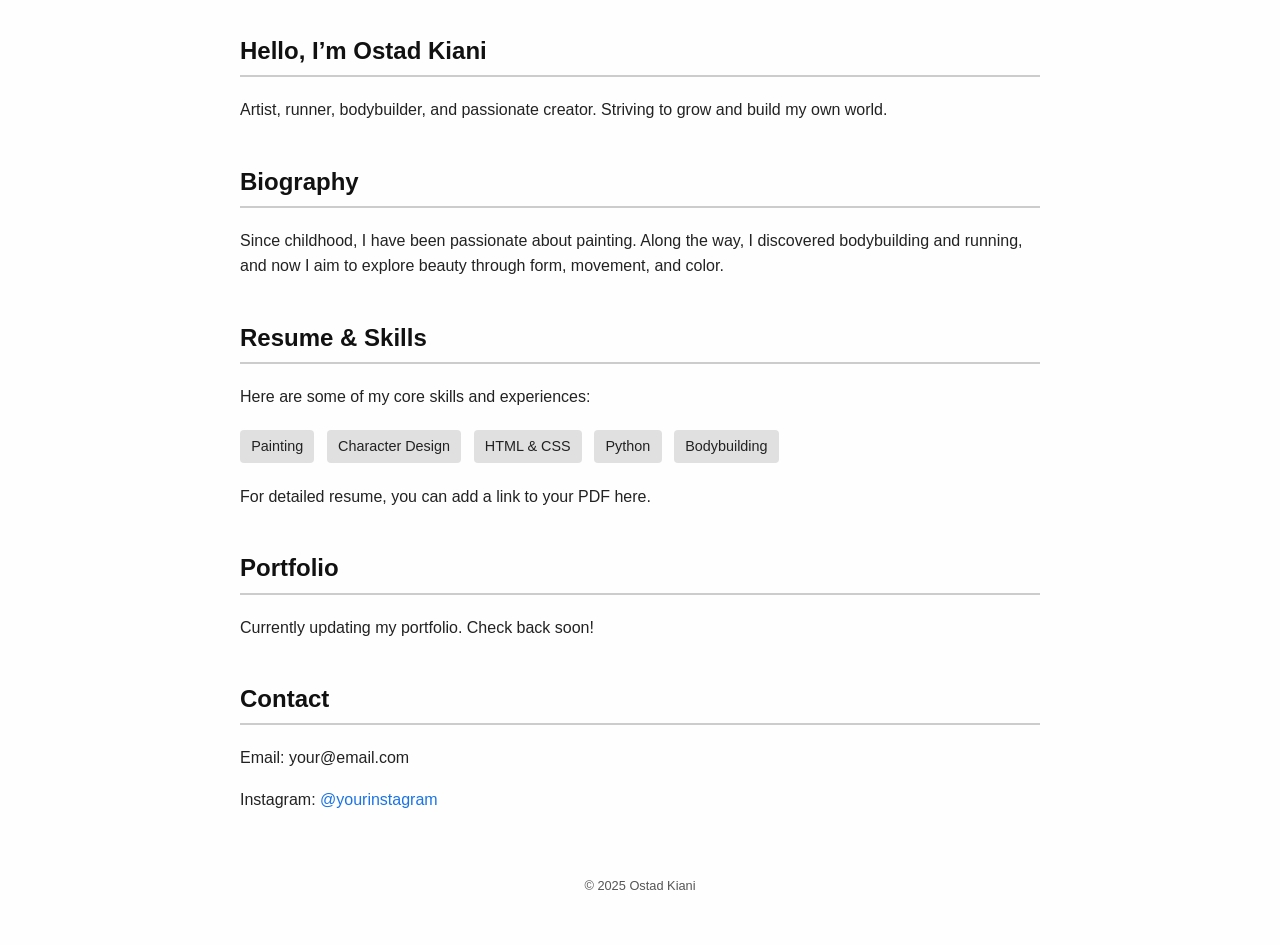
==== index.html @ 609df0d2 "Add files via upload" ====
<!DOCTYPE html>
<html lang="en">
<head>
  <meta charset="UTF-8" />
  <meta name="viewport" content="width=device-width, initial-scale=1" />
  <title>Ostad Kiani | Personal Website</title>
  <style>
    body {
      font-family: 'Segoe UI', Tahoma, Geneva, Verdana, sans-serif;
      max-width: 800px;
      margin: 2rem auto;
      padding: 0 1rem;
      color: #222;
      background: #fefefe;
      line-height: 1.6;
    }
    h1, h2 {
      color: #111;
      border-bottom: 2px solid #ccc;
      padding-bottom: 0.3rem;
    }
    section {
      margin-bottom: 2.5rem;
    }
    .skills span {
      display: inline-block;
      background: #e0e0e0;
      margin: 0.3rem 0.5rem 0.3rem 0;
      padding: 0.3rem 0.7rem;
      border-radius: 4px;
      font-size: 0.9rem;
    }
    .portfolio img {
      max-width: 100%;
      border-radius: 6px;
      margin-bottom: 1rem;
      box-shadow: 0 2px 5px rgba(0,0,0,0.1);
    }
    a {
      color: #1a73e8;
      text-decoration: none;
    }
    a:hover {
      text-decoration: underline;
    }
    footer {
      text-align: center;
      font-size: 0.8rem;
      color: #555;
      margin-top: 4rem;
      padding-bottom: 1rem;
    }
  </style>
</head>
<body>

  <section id="intro">
    <h1>Hello, I’m Ostad Kiani</h1>
    <p>Artist, runner, bodybuilder, and passionate creator. Striving to grow and build my own world.</p>
  </section>

  <section id="bio">
    <h2>Biography</h2>
    <p>Since childhood, I have been passionate about painting. Along the way, I discovered bodybuilding and running, and now I aim to explore beauty through form, movement, and color.</p>
  </section>

  <section id="resume">
    <h2>Resume & Skills</h2>
    <p>Here are some of my core skills and experiences:</p>
    <div class="skills">
      <span>Painting</span>
      <span>Character Design</span>
      <span>HTML &amp; CSS</span>
      <span>Python</span>
      <span>Bodybuilding</span>
    </div>
    <p>For detailed resume, you can add a link to your PDF here.</p>
  </section>

  <section id="portfolio">
    <h2>Portfolio</h2>
    <p>Currently updating my portfolio. Check back soon!</p>
    <!-- Example of adding an image: 
    <img src="artwork1.jpg" alt="Portrait painting" /> 
    -->
  </section>

  <section id="contact">
    <h2>Contact</h2>
    <p>Email: your@email.com</p>
    <p>Instagram: <a href="https://instagram.com/yourinstagram" target="_blank">@yourinstagram</a></p>
  </section>

  <footer>
    &copy; 2025 Ostad Kiani
  </footer>

</body>
</html>
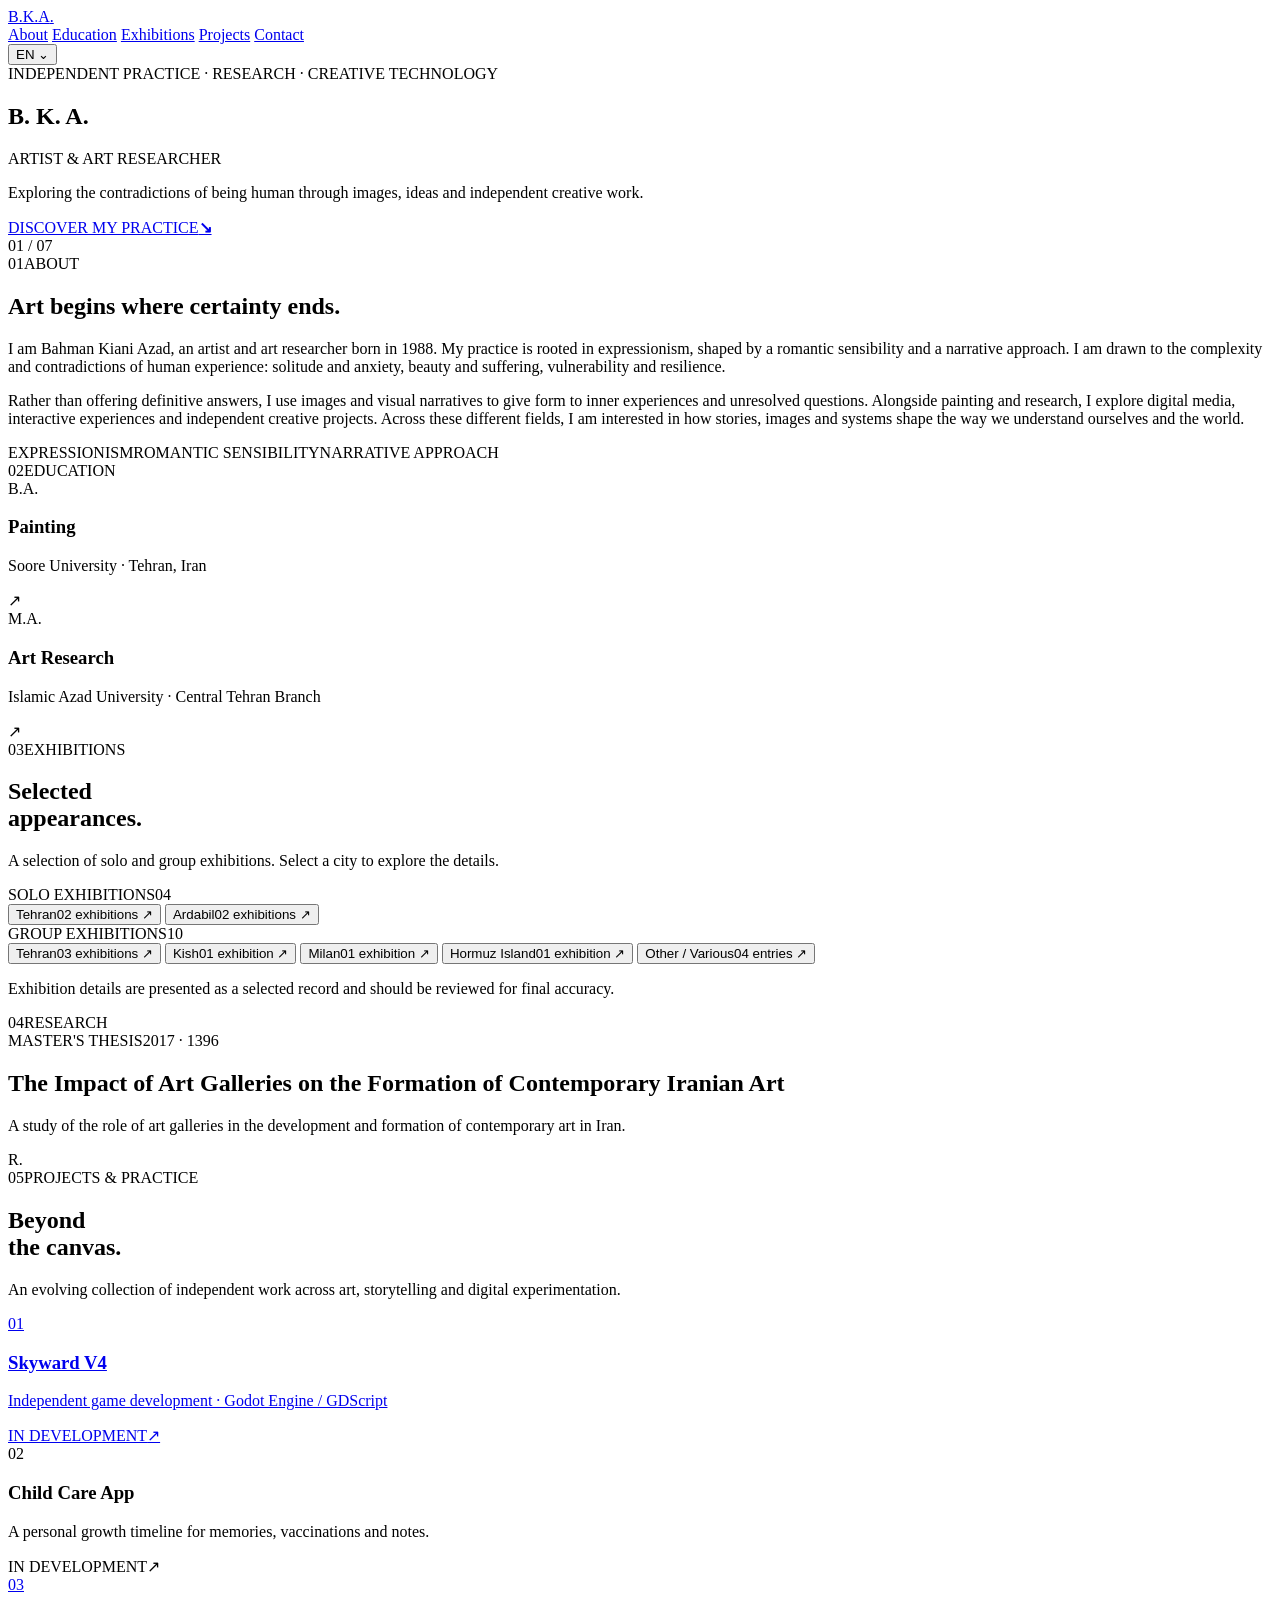
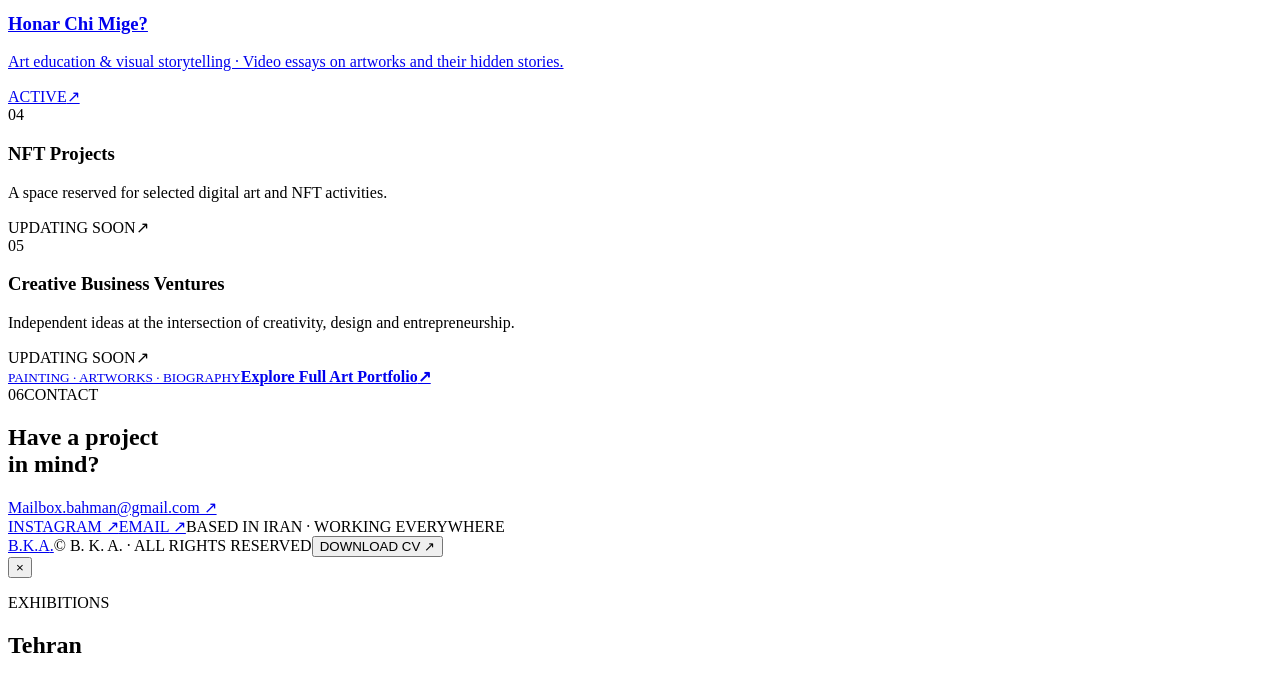
==== commit dd7b2a21: "Add bilingual personal portfolio homepage" ====
--- a/index.html
+++ b/index.html
@@ -1,99 +1,107 @@
-<!DOCTYPE html>
-<html lang="en">
-<head>
-  <meta charset="UTF-8" />
-  <meta name="viewport" content="width=device-width, initial-scale=1" />
-  <title>Ostad Kiani | Personal Website</title>
-  <style>
-    body {
-      font-family: 'Segoe UI', Tahoma, Geneva, Verdana, sans-serif;
-      max-width: 800px;
-      margin: 2rem auto;
-      padding: 0 1rem;
-      color: #222;
-      background: #fefefe;
-      line-height: 1.6;
-    }
-    h1, h2 {
-      color: #111;
-      border-bottom: 2px solid #ccc;
-      padding-bottom: 0.3rem;
-    }
-    section {
-      margin-bottom: 2.5rem;
-    }
-    .skills span {
-      display: inline-block;
-      background: #e0e0e0;
-      margin: 0.3rem 0.5rem 0.3rem 0;
-      padding: 0.3rem 0.7rem;
-      border-radius: 4px;
-      font-size: 0.9rem;
-    }
-    .portfolio img {
-      max-width: 100%;
-      border-radius: 6px;
-      margin-bottom: 1rem;
-      box-shadow: 0 2px 5px rgba(0,0,0,0.1);
-    }
-    a {
-      color: #1a73e8;
-      text-decoration: none;
-    }
-    a:hover {
-      text-decoration: underline;
-    }
-    footer {
-      text-align: center;
-      font-size: 0.8rem;
-      color: #555;
-      margin-top: 4rem;
-      padding-bottom: 1rem;
-    }
-  </style>
-</head>
-<body>
-
-  <section id="intro">
-    <h1>Hello, I’m Ostad Kiani</h1>
-    <p>Artist, runner, bodybuilder, and passionate creator. Striving to grow and build my own world.</p>
-  </section>
-
-  <section id="bio">
-    <h2>Biography</h2>
-    <p>Since childhood, I have been passionate about painting. Along the way, I discovered bodybuilding and running, and now I aim to explore beauty through form, movement, and color.</p>
-  </section>
-
-  <section id="resume">
-    <h2>Resume & Skills</h2>
-    <p>Here are some of my core skills and experiences:</p>
-    <div class="skills">
-      <span>Painting</span>
-      <span>Character Design</span>
-      <span>HTML &amp; CSS</span>
-      <span>Python</span>
-      <span>Bodybuilding</span>
-    </div>
-    <p>For detailed resume, you can add a link to your PDF here.</p>
-  </section>
-
-  <section id="portfolio">
-    <h2>Portfolio</h2>
-    <p>Currently updating my portfolio. Check back soon!</p>
-    <!-- Example of adding an image: 
-    <img src="artwork1.jpg" alt="Portrait painting" /> 
-    -->
-  </section>
-
-  <section id="contact">
-    <h2>Contact</h2>
-    <p>Email: your@email.com</p>
-    <p>Instagram: <a href="https://instagram.com/yourinstagram" target="_blank">@yourinstagram</a></p>
-  </section>
-
-  <footer>
-    &copy; 2025 Ostad Kiani
-  </footer>
-
-</body>
-</html>
+<!doctype html>
+<html lang="en" dir="ltr">
+<head>
+  <meta charset="utf-8">
+  <meta name="viewport" content="width=device-width, initial-scale=1">
+  <meta name="theme-color" content="#f5f4f0">
+  <meta name="description" content="B. K. A. — Artist and Art Researcher. Painting, art research and independent creative projects.">
+  <title>B. K. A. — Artist & Art Researcher</title>
+  <link rel="preconnect" href="https://fonts.googleapis.com">
+  <link rel="preconnect" href="https://fonts.gstatic.com" crossorigin>
+  <link href="https://fonts.googleapis.com/css2?family=DM+Sans:wght@400;500;600;700&family=Space+Grotesk:wght@400;500;600;700&family=Vazirmatn:wght@400;500;600;700&display=swap" rel="stylesheet">
+  <link rel="stylesheet" href="styles.css">
+</head>
+<body>
+  <div class="grain" aria-hidden="true"></div>
+  <header class="site-header">
+    <a class="wordmark" href="#top" aria-label="B.K.A. home">B.K.A<span>.</span></a>
+    <nav class="desktop-nav" aria-label="Main navigation">
+      <a href="#about" data-en="About" data-fa="درباره">About</a>
+      <a href="#education" data-en="Education" data-fa="تحصیلات">Education</a>
+      <a href="#exhibitions" data-en="Exhibitions" data-fa="نمایشگاه‌ها">Exhibitions</a>
+      <a href="#projects" data-en="Projects" data-fa="پروژه‌ها">Projects</a>
+      <a href="#contact" data-en="Contact" data-fa="تماس">Contact</a>
+    </nav>
+    <button class="language-switch" id="languageSwitch" type="button" aria-label="Change language">EN <span>⌄</span></button>
+  </header>
+
+  <main id="top">
+    <section class="hero section-wrap">
+      <div class="hero-kicker"><span class="orange-dot"></span><span data-en="INDEPENDENT PRACTICE · RESEARCH · CREATIVE TECHNOLOGY" data-fa="فعالیت مستقل · پژوهش · فناوری خلاق">INDEPENDENT PRACTICE · RESEARCH · CREATIVE TECHNOLOGY</span></div>
+      <h1>B. K. A<span class="orange">.</span></h1>
+      <p class="hero-role" data-en="ARTIST &amp; ART RESEARCHER" data-fa="هنرمند و پژوهشگر هنر">ARTIST &amp; ART RESEARCHER</p>
+      <div class="hero-bottom">
+        <p class="hero-intro" data-en="Exploring the contradictions of being human through images, ideas and independent creative work." data-fa="کاوش در تناقض‌های زیستن انسانی از مسیر تصویر، اندیشه و تجربه‌های خلاق مستقل.">Exploring the contradictions of being human through images, ideas and independent creative work.</p>
+        <a class="text-link" href="#about"><span data-en="DISCOVER MY PRACTICE" data-fa="با جهان کاری من آشنا شوید">DISCOVER MY PRACTICE</span><b>↘</b></a>
+      </div>
+      <div class="hero-index">01 / 07</div>
+    </section>
+
+    <section class="section-wrap about-section" id="about">
+      <div class="section-label"><span>01</span><span data-en="ABOUT" data-fa="درباره من">ABOUT</span></div>
+      <div class="about-content">
+        <h2 data-en="Art begins where certainty ends." data-fa="هنر از جایی آغاز می‌شود که قطعیت پایان می‌یابد.">Art begins where certainty ends.</h2>
+        <div class="about-columns">
+          <p data-en="I am Bahman Kiani Azad, an artist and art researcher born in 1988. My practice is rooted in expressionism, shaped by a romantic sensibility and a narrative approach. I am drawn to the complexity and contradictions of human experience: solitude and anxiety, beauty and suffering, vulnerability and resilience." data-fa="من بهمن کیانی آزاد، هنرمند و پژوهشگر هنر، متولد ۱۹۸۸ هستم. فعالیت هنری‌ام ریشه در اکسپرسیونیسم دارد و با نگاهی رمانتیک و رویکردی روایتگر شکل می‌گیرد. آنچه مرا به خود جذب می‌کند پیچیدگی و تناقض‌های تجربه انسانی است؛ تنهایی و اضطراب، زیبایی و رنج، آسیب‌پذیری و تاب‌آوری.">I am Bahman Kiani Azad, an artist and art researcher born in 1988. My practice is rooted in expressionism, shaped by a romantic sensibility and a narrative approach. I am drawn to the complexity and contradictions of human experience: solitude and anxiety, beauty and suffering, vulnerability and resilience.</p>
+          <p data-en="Rather than offering definitive answers, I use images and visual narratives to give form to inner experiences and unresolved questions. Alongside painting and research, I explore digital media, interactive experiences and independent creative projects. Across these different fields, I am interested in how stories, images and systems shape the way we understand ourselves and the world." data-fa="به‌جای ارائه پاسخ‌های قطعی، از تصویر و روایت بصری برای شکل‌دادن به تجربه‌های درونی و پرسش‌های بی‌پاسخ استفاده می‌کنم. در کنار نقاشی و پژوهش، رسانه‌های دیجیتال، تجربه‌های تعاملی و پروژه‌های خلاق مستقل را نیز دنبال می‌کنم. در تمام این حوزه‌ها، برایم مهم است که داستان‌ها، تصاویر و نظام‌ها چگونه درک ما از خودمان و جهان را شکل می‌دهند.">Rather than offering definitive answers, I use images and visual narratives to give form to inner experiences and unresolved questions. Alongside painting and research, I explore digital media, interactive experiences and independent creative projects. Across these different fields, I am interested in how stories, images and systems shape the way we understand ourselves and the world.</p>
+        </div>
+        <div class="discipline-line"><span data-en="EXPRESSIONISM" data-fa="اکسپرسیونیسم">EXPRESSIONISM</span><i></i><span data-en="ROMANTIC SENSIBILITY" data-fa="بیان رمانتیک">ROMANTIC SENSIBILITY</span><i></i><span data-en="NARRATIVE APPROACH" data-fa="رویکرد روایتگر">NARRATIVE APPROACH</span></div>
+      </div>
+    </section>
+
+    <section class="section-wrap education-section" id="education">
+      <div class="section-label"><span>02</span><span data-en="EDUCATION" data-fa="تحصیلات">EDUCATION</span></div>
+      <div class="education-list">
+        <article class="education-item"><span class="year">B.A.</span><div><h3 data-en="Painting" data-fa="نقاشی">Painting</h3><p data-en="Soore University · Tehran, Iran" data-fa="دانشگاه سوره · تهران، ایران">Soore University · Tehran, Iran</p></div><span class="item-arrow">↗</span></article>
+        <article class="education-item"><span class="year">M.A.</span><div><h3 data-en="Art Research" data-fa="پژوهش هنر">Art Research</h3><p data-en="Islamic Azad University · Central Tehran Branch" data-fa="دانشگاه آزاد اسلامی · واحد تهران مرکزی">Islamic Azad University · Central Tehran Branch</p></div><span class="item-arrow">↗</span></article>
+      </div>
+    </section>
+
+    <section class="section-wrap exhibitions-section" id="exhibitions">
+      <div class="section-label"><span>03</span><span data-en="EXHIBITIONS" data-fa="نمایشگاه‌ها">EXHIBITIONS</span></div>
+      <div class="section-heading-row"><h2 data-en="Selected<br>appearances." data-fa="حضور در<br>نمایشگاه‌ها.">Selected<br>appearances.</h2><p data-en="A selection of solo and group exhibitions. Select a city to explore the details." data-fa="گزیده‌ای از نمایشگاه‌های انفرادی و گروهی. برای مشاهده جزئیات، شهر را انتخاب کنید.">A selection of solo and group exhibitions. Select a city to explore the details.</p></div>
+      <div class="exhibition-groups">
+        <div class="exhibition-group"><div class="group-title"><span data-en="SOLO EXHIBITIONS" data-fa="نمایشگاه‌های انفرادی">SOLO EXHIBITIONS</span><span>04</span></div><div class="city-list">
+          <button class="city-button" data-kind="solo" data-city="Tehran"><span>Tehran</span><span>02 exhibitions ↗</span></button>
+          <button class="city-button" data-kind="solo" data-city="Ardabil"><span>Ardabil</span><span>02 exhibitions ↗</span></button>
+        </div></div>
+        <div class="exhibition-group"><div class="group-title"><span data-en="GROUP EXHIBITIONS" data-fa="نمایشگاه‌های گروهی">GROUP EXHIBITIONS</span><span>10</span></div><div class="city-list">
+          <button class="city-button" data-kind="group" data-city="Tehran"><span>Tehran</span><span>03 exhibitions ↗</span></button>
+          <button class="city-button" data-kind="group" data-city="Kish"><span>Kish</span><span>01 exhibition ↗</span></button>
+          <button class="city-button" data-kind="group" data-city="Milan"><span>Milan</span><span>01 exhibition ↗</span></button>
+          <button class="city-button" data-kind="group" data-city="Hormuz Island"><span>Hormuz Island</span><span>01 exhibition ↗</span></button>
+          <button class="city-button" data-kind="group" data-city="Other"><span data-en="Other / Various" data-fa="سایر موارد">Other / Various</span><span>04 entries ↗</span></button>
+        </div></div>
+      </div>
+      <p class="small-note" data-en="Exhibition details are presented as a selected record and should be reviewed for final accuracy." data-fa="اطلاعات نمایشگاه‌ها بر اساس سوابق موجود تنظیم شده و برای تأیید نهایی نیازمند بازبینی است.">Exhibition details are presented as a selected record and should be reviewed for final accuracy.</p>
+    </section>
+
+    <section class="section-wrap research-section" id="research">
+      <div class="section-label"><span>04</span><span data-en="RESEARCH" data-fa="پژوهش">RESEARCH</span></div>
+      <div class="research-card"><div class="research-meta"><span data-en="MASTER'S THESIS" data-fa="پایان‌نامه کارشناسی ارشد">MASTER'S THESIS</span><span>2017 · 1396</span></div><h2 data-en="The Impact of Art Galleries on the Formation of Contemporary Iranian Art" data-fa="تأثیر گالری‌ها در شکل‌گیری هنر معاصر ایران">The Impact of Art Galleries on the Formation of Contemporary Iranian Art</h2><p data-en="A study of the role of art galleries in the development and formation of contemporary art in Iran." data-fa="پژوهشی درباره نقش گالری‌های هنری در روند شکل‌گیری و توسعه هنر معاصر ایران.">A study of the role of art galleries in the development and formation of contemporary art in Iran.</p><span class="research-mark">R.</span></div>
+    </section>
+
+    <section class="section-wrap projects-section" id="projects">
+      <div class="section-label"><span>05</span><span data-en="PROJECTS &amp; PRACTICE" data-fa="پروژه‌ها و فعالیت‌ها">PROJECTS &amp; PRACTICE</span></div>
+      <div class="section-heading-row"><h2 data-en="Beyond<br>the canvas." data-fa="فراتر از<br>بوم نقاشی.">Beyond<br>the canvas.</h2><p data-en="An evolving collection of independent work across art, storytelling and digital experimentation." data-fa="مجموعه‌ای در حال گسترش از فعالیت‌های مستقل در هنر، روایتگری و تجربه‌گری دیجیتال.">An evolving collection of independent work across art, storytelling and digital experimentation.</p></div>
+      <div class="project-list">
+        <a class="project-row" href="https://github.com/bahmanka/My-Godot-Game" target="_blank" rel="noopener"><span class="project-no">01</span><div class="project-main"><h3>Skyward V4</h3><p data-en="Independent game development · Godot Engine / GDScript" data-fa="توسعه مستقل بازی · Godot Engine / GDScript">Independent game development · Godot Engine / GDScript</p></div><span class="status" data-en="IN DEVELOPMENT" data-fa="در حال توسعه">IN DEVELOPMENT</span><span class="project-arrow">↗</span></a>
+        <div class="project-row"><span class="project-no">02</span><div class="project-main"><h3 data-en="Child Care App" data-fa="اپلیکیشن مراقبت کودک">Child Care App</h3><p data-en="A personal growth timeline for memories, vaccinations and notes." data-fa="مسیر رشد کودک برای ثبت خاطرات، واکسن‌ها و یادداشت‌ها.">A personal growth timeline for memories, vaccinations and notes.</p></div><span class="status" data-en="IN DEVELOPMENT" data-fa="در حال توسعه">IN DEVELOPMENT</span><span class="project-arrow">↗</span></div>
+        <a class="project-row" href="https://www.youtube.com/@HonarChiMige" target="_blank" rel="noopener"><span class="project-no">03</span><div class="project-main"><h3>Honar Chi Mige?</h3><p data-en="Art education &amp; visual storytelling · Video essays on artworks and their hidden stories." data-fa="آموزش هنر و روایتگری بصری · روایت ویدئویی داستان‌ها و جزئیات پنهان آثار هنری.">Art education &amp; visual storytelling · Video essays on artworks and their hidden stories.</p></div><span class="status active" data-en="ACTIVE" data-fa="فعال">ACTIVE</span><span class="project-arrow">↗</span></a>
+        <div class="project-row"><span class="project-no">04</span><div class="project-main"><h3 data-en="NFT Projects" data-fa="پروژه‌های NFT">NFT Projects</h3><p data-en="A space reserved for selected digital art and NFT activities." data-fa="فضایی برای معرفی فعالیت‌ها و آثار منتخب در حوزه هنر دیجیتال و NFT.">A space reserved for selected digital art and NFT activities.</p></div><span class="status muted" data-en="UPDATING SOON" data-fa="تکمیل در آینده">UPDATING SOON</span><span class="project-arrow">↗</span></div>
+        <div class="project-row"><span class="project-no">05</span><div class="project-main"><h3 data-en="Creative Business Ventures" data-fa="ایده‌ها و کسب‌وکارهای خلاق">Creative Business Ventures</h3><p data-en="Independent ideas at the intersection of creativity, design and entrepreneurship." data-fa="ایده‌ها و تجربه‌های مستقل در نقطه تلاقی خلاقیت، طراحی و کارآفرینی.">Independent ideas at the intersection of creativity, design and entrepreneurship.</p></div><span class="status muted" data-en="UPDATING SOON" data-fa="تکمیل در آینده">UPDATING SOON</span><span class="project-arrow">↗</span></div>
+      </div>
+      <a class="portfolio-cta" href="https://bahmanka.github.io/artwork/biography.html" target="_blank" rel="noopener"><span><small data-en="PAINTING · ARTWORKS · BIOGRAPHY" data-fa="نقاشی · آثار هنری · زندگی‌نامه">PAINTING · ARTWORKS · BIOGRAPHY</small><strong data-en="Explore Full Art Portfolio" data-fa="مشاهده مجموعه کامل آثار هنری">Explore Full Art Portfolio</strong></span><b>↗</b></a>
+    </section>
+
+    <section class="contact-section" id="contact">
+      <div class="section-wrap contact-inner"><div class="section-label"><span>06</span><span data-en="CONTACT" data-fa="ارتباط">CONTACT</span></div><h2 data-en="Have a project<br>in mind<span>?</span>" data-fa="ایده‌ای برای<br>همکاری دارید<span>؟</span>">Have a project<br>in mind<span>?</span></h2><a class="email-link" href="mailto:Mailbox.bahman@gmail.com">Mailbox.bahman@gmail.com ↗</a><div class="contact-bottom"><a href="https://www.instagram.com/bahmanazad/" target="_blank" rel="noopener">INSTAGRAM ↗</a><a href="mailto:Mailbox.bahman@gmail.com">EMAIL ↗</a><span data-en="BASED IN IRAN · WORKING EVERYWHERE" data-fa="مستقر در ایران · فعال در ارتباط با جهان">BASED IN IRAN · WORKING EVERYWHERE</span></div></div>
+    </section>
+  </main>
+  <footer class="site-footer"><a class="wordmark" href="#top">B.K.A<span>.</span></a><span>© <span id="year"></span> B. K. A. · <span data-en="ALL RIGHTS RESERVED" data-fa="تمامی حقوق محفوظ است">ALL RIGHTS RESERVED</span></span><button id="cvButton" class="cv-button" type="button" data-en="DOWNLOAD CV ↗" data-fa="دریافت رزومه ↗">DOWNLOAD CV ↗</button></footer>
+
+  <div class="modal-backdrop" id="exhibitionModal" aria-hidden="true"><section class="modal-panel" role="dialog" aria-modal="true" aria-labelledby="modalTitle"><button class="modal-close" id="modalClose" aria-label="Close" type="button">×</button><p class="modal-kicker" id="modalKicker">EXHIBITIONS</p><h2 id="modalTitle">Tehran</h2><div id="modalEntries" class="modal-entries"></div></section></div>
+  <div class="toast" id="toast" role="status" aria-live="polite"></div>
+  <script src="script.js"></script>
+</body>
+</html>
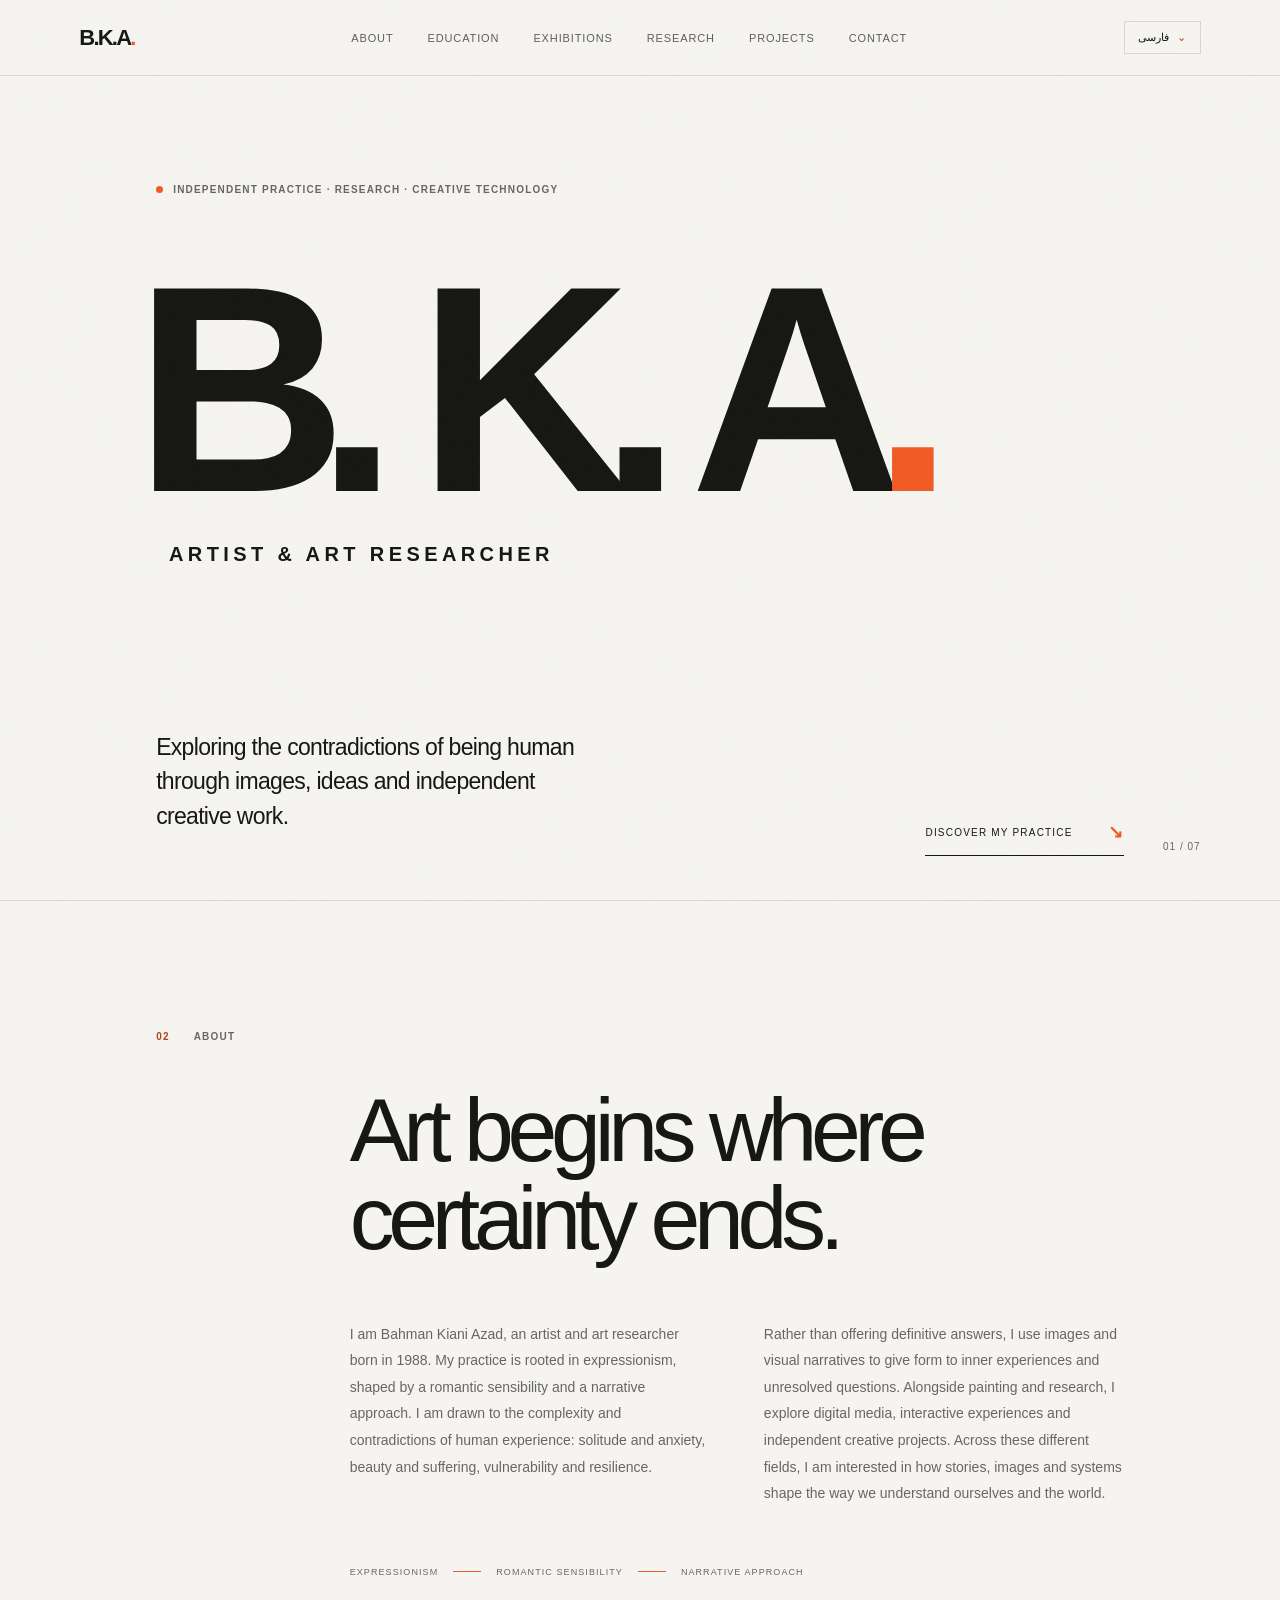
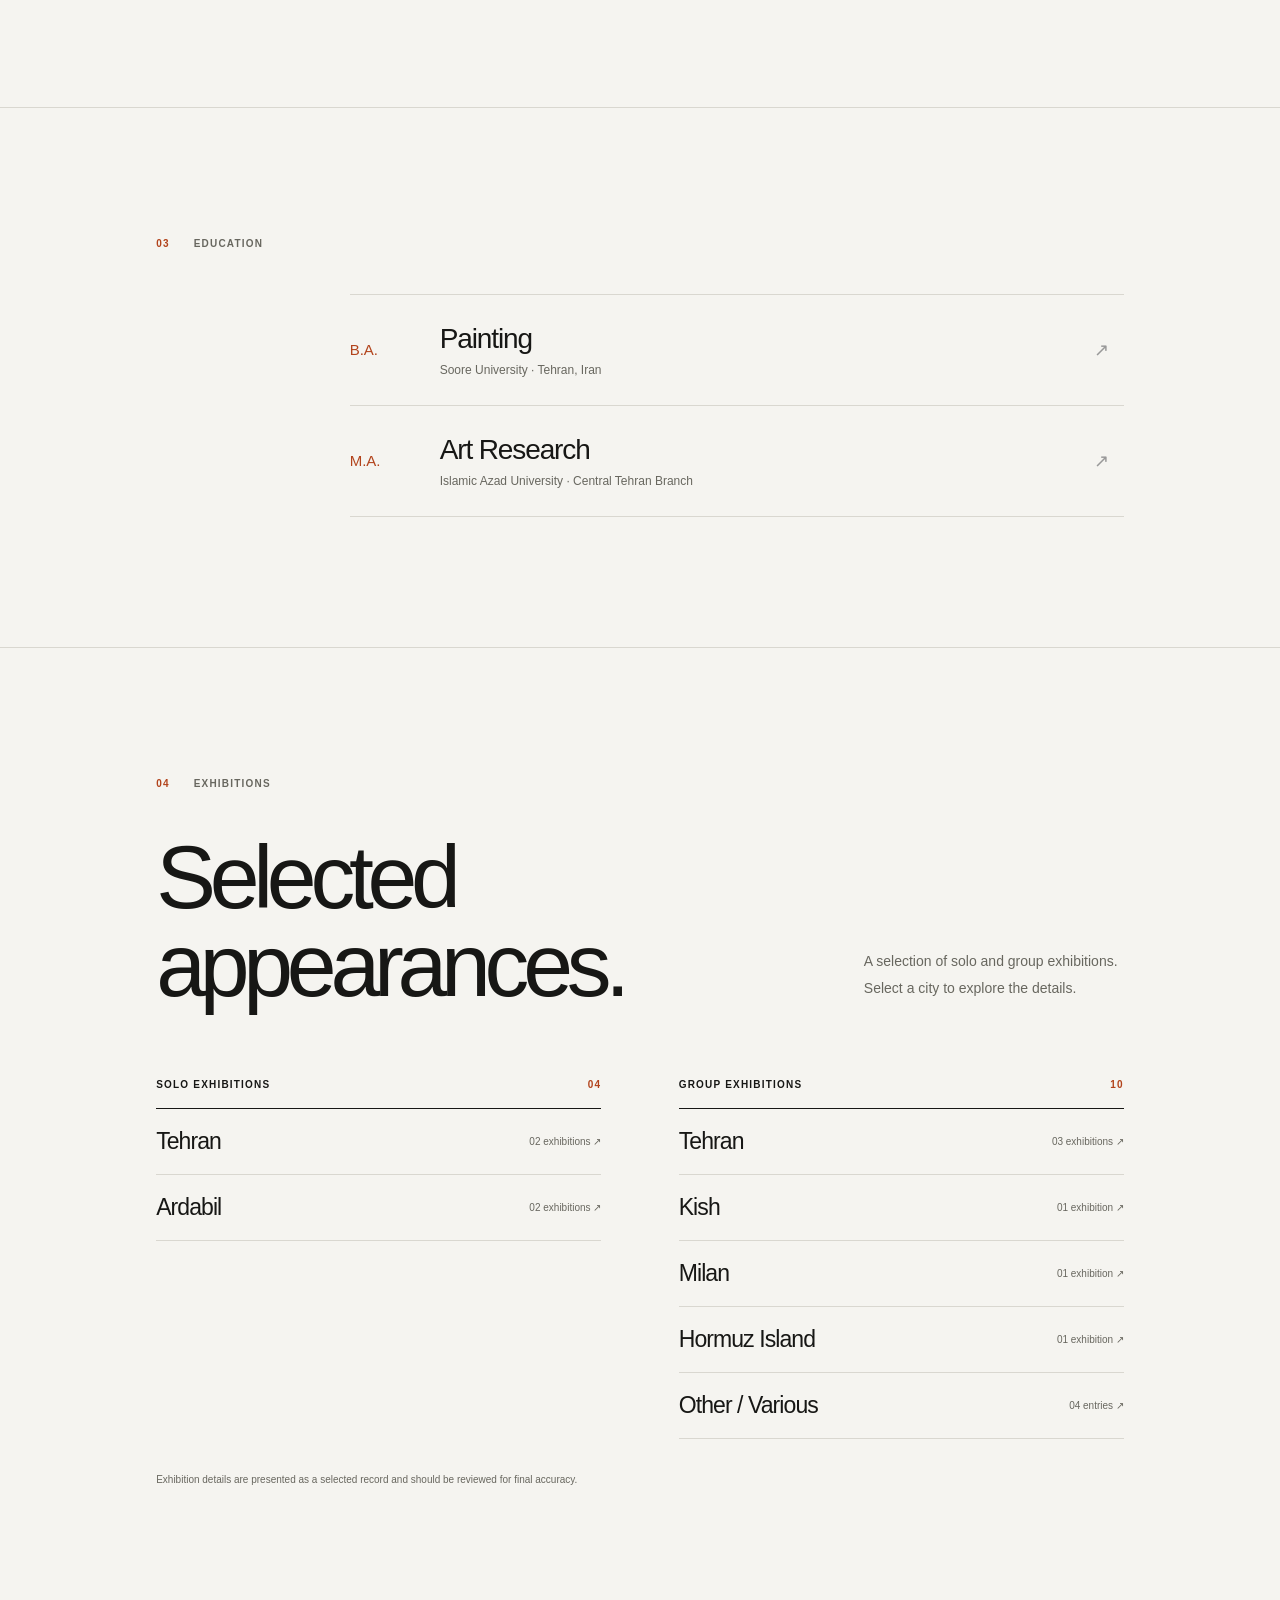
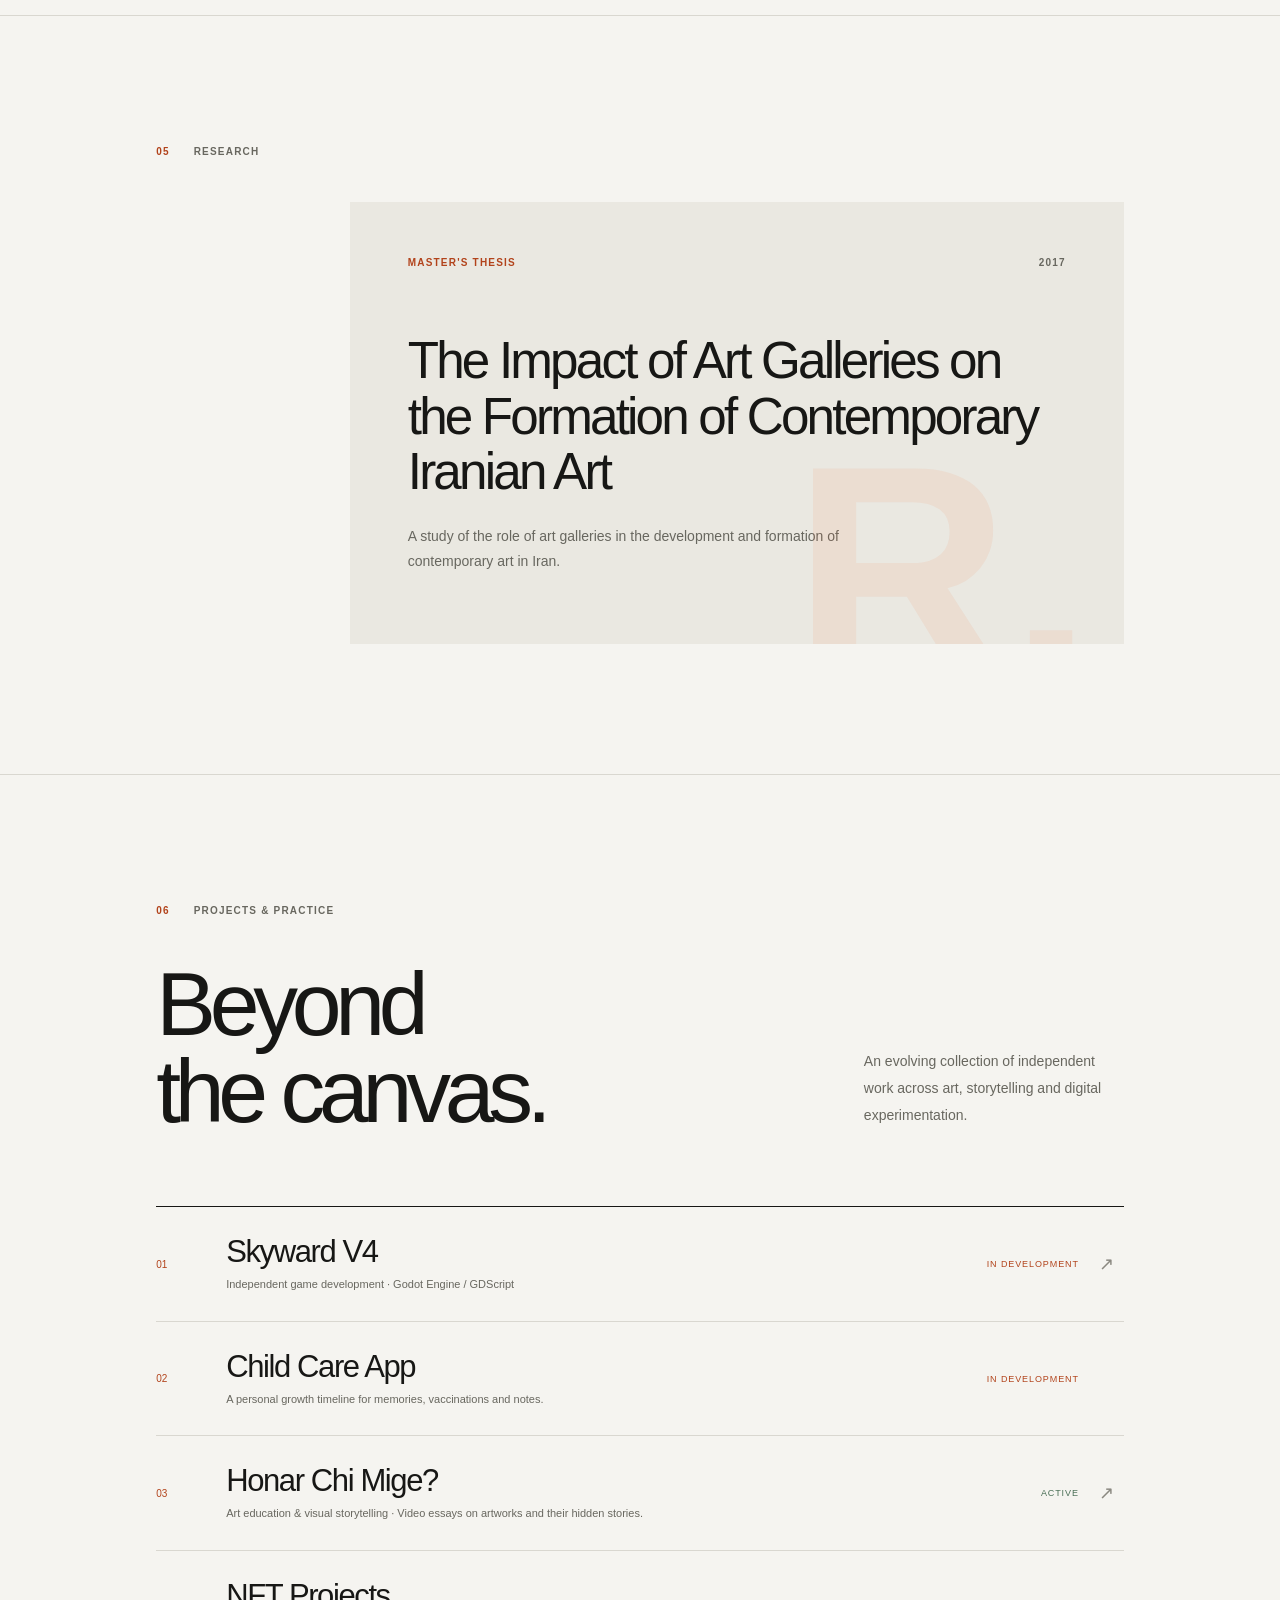
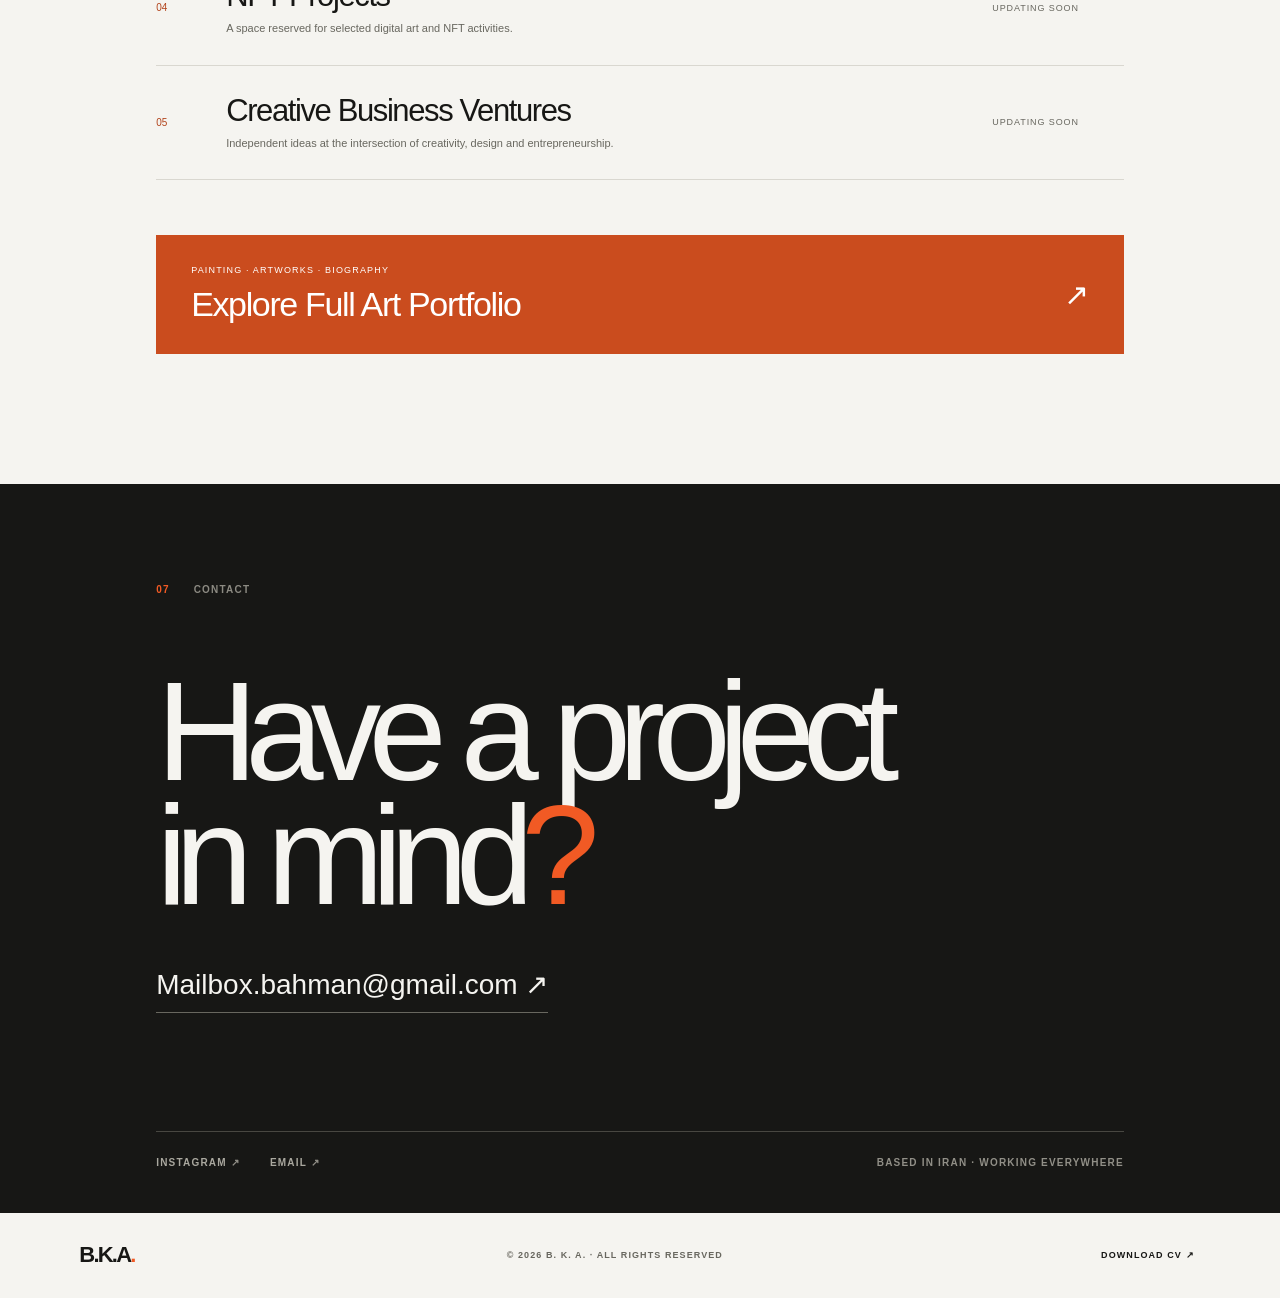
==== commit bfc15594: "Add files via upload" ====
--- a/index.html
+++ b/index.html
@@ -5,6 +5,33 @@
   <meta name="viewport" content="width=device-width, initial-scale=1">
   <meta name="theme-color" content="#f5f4f0">
   <meta name="description" content="B. K. A. — Artist and Art Researcher. Painting, art research and independent creative projects.">
+  <link rel="canonical" href="https://bahmanka.github.io/">
+  <meta property="og:type" content="website">
+  <meta property="og:site_name" content="B. K. A.">
+  <meta property="og:title" content="B. K. A. — Artist &amp; Art Researcher">
+  <meta property="og:description" content="B. K. A. — Artist and Art Researcher. Painting, art research and independent creative projects.">
+  <meta property="og:url" content="https://bahmanka.github.io/">
+  <meta property="og:locale" content="en_US">
+  <meta property="og:locale:alternate" content="fa_IR">
+  <meta name="twitter:card" content="summary">
+  <meta name="twitter:title" content="B. K. A. — Artist &amp; Art Researcher">
+  <meta name="twitter:description" content="B. K. A. — Artist and Art Researcher. Painting, art research and independent creative projects.">
+  <script type="application/ld+json">
+  {
+    "@context": "https://schema.org",
+    "@type": "Person",
+    "name": "Bahman Kiani Azad",
+    "alternateName": ["B. K. A.", "بهمن کیانی آزاد"],
+    "url": "https://bahmanka.github.io/",
+    "jobTitle": "Artist and Art Researcher",
+    "description": "B. K. A. — Artist and Art Researcher. Painting, art research and independent creative projects.",
+    "alumniOf": [
+      {"@type": "CollegeOrUniversity", "name": "Soore University"},
+      {"@type": "CollegeOrUniversity", "name": "Islamic Azad University, Central Tehran Branch"}
+    ],
+    "sameAs": ["https://www.instagram.com/bahmanazad/"]
+  }
+  </script>
   <title>B. K. A. — Artist & Art Researcher</title>
   <link rel="preconnect" href="https://fonts.googleapis.com">
   <link rel="preconnect" href="https://fonts.gstatic.com" crossorigin>
@@ -12,95 +39,97 @@
   <link rel="stylesheet" href="styles.css">
 </head>
 <body>
+  <a class="skip-link" href="#top" data-en="Skip to content" data-fa="پرش به محتوا">Skip to content</a>
   <div class="grain" aria-hidden="true"></div>
   <header class="site-header">
-    <a class="wordmark" href="#top" aria-label="B.K.A. home">B.K.A<span>.</span></a>
-    <nav class="desktop-nav" aria-label="Main navigation">
+    <a class="wordmark" href="#top"><span class="brand" lang="en" dir="ltr">B.K.A<span>.</span></span><span class="sr-only" data-en="home" data-fa="صفحه اصلی">home</span></a>
+    <nav class="desktop-nav" aria-label="Main navigation" data-aria-en="Main navigation" data-aria-fa="ناوبری اصلی">
       <a href="#about" data-en="About" data-fa="درباره">About</a>
       <a href="#education" data-en="Education" data-fa="تحصیلات">Education</a>
       <a href="#exhibitions" data-en="Exhibitions" data-fa="نمایشگاه‌ها">Exhibitions</a>
+      <a href="#research" data-en="Research" data-fa="پژوهش">Research</a>
       <a href="#projects" data-en="Projects" data-fa="پروژه‌ها">Projects</a>
       <a href="#contact" data-en="Contact" data-fa="تماس">Contact</a>
     </nav>
-    <button class="language-switch" id="languageSwitch" type="button" aria-label="Change language">EN <span>⌄</span></button>
+    <button class="language-switch" id="languageSwitch" type="button"><span class="lang-name" lang="fa">فارسی</span> <span class="chev" aria-hidden="true">⌄</span></button>
   </header>
 
-  <main id="top">
+  <main id="top" tabindex="-1">
     <section class="hero section-wrap">
       <div class="hero-kicker"><span class="orange-dot"></span><span data-en="INDEPENDENT PRACTICE · RESEARCH · CREATIVE TECHNOLOGY" data-fa="فعالیت مستقل · پژوهش · فناوری خلاق">INDEPENDENT PRACTICE · RESEARCH · CREATIVE TECHNOLOGY</span></div>
-      <h1>B. K. A<span class="orange">.</span></h1>
+      <h1><span class="logo" lang="en" dir="ltr">B. K. A<span class="orange">.</span></span></h1>
       <p class="hero-role" data-en="ARTIST &amp; ART RESEARCHER" data-fa="هنرمند و پژوهشگر هنر">ARTIST &amp; ART RESEARCHER</p>
       <div class="hero-bottom">
         <p class="hero-intro" data-en="Exploring the contradictions of being human through images, ideas and independent creative work." data-fa="کاوش در تناقض‌های زیستن انسانی از مسیر تصویر، اندیشه و تجربه‌های خلاق مستقل.">Exploring the contradictions of being human through images, ideas and independent creative work.</p>
-        <a class="text-link" href="#about"><span data-en="DISCOVER MY PRACTICE" data-fa="با جهان کاری من آشنا شوید">DISCOVER MY PRACTICE</span><b>↘</b></a>
+        <a class="text-link" href="#about"><span data-en="DISCOVER MY PRACTICE" data-fa="با جهان کاری من آشنا شوید">DISCOVER MY PRACTICE</span><b class="arrow" aria-hidden="true">↘</b></a>
       </div>
-      <div class="hero-index">01 / 07</div>
+      <div class="hero-index" data-num>01 / 07</div>
     </section>
 
     <section class="section-wrap about-section" id="about">
-      <div class="section-label"><span>01</span><span data-en="ABOUT" data-fa="درباره من">ABOUT</span></div>
+      <div class="section-label"><span data-num>02</span><span data-en="ABOUT" data-fa="درباره من">ABOUT</span></div>
       <div class="about-content">
         <h2 data-en="Art begins where certainty ends." data-fa="هنر از جایی آغاز می‌شود که قطعیت پایان می‌یابد.">Art begins where certainty ends.</h2>
         <div class="about-columns">
           <p data-en="I am Bahman Kiani Azad, an artist and art researcher born in 1988. My practice is rooted in expressionism, shaped by a romantic sensibility and a narrative approach. I am drawn to the complexity and contradictions of human experience: solitude and anxiety, beauty and suffering, vulnerability and resilience." data-fa="من بهمن کیانی آزاد، هنرمند و پژوهشگر هنر، متولد ۱۹۸۸ هستم. فعالیت هنری‌ام ریشه در اکسپرسیونیسم دارد و با نگاهی رمانتیک و رویکردی روایتگر شکل می‌گیرد. آنچه مرا به خود جذب می‌کند پیچیدگی و تناقض‌های تجربه انسانی است؛ تنهایی و اضطراب، زیبایی و رنج، آسیب‌پذیری و تاب‌آوری.">I am Bahman Kiani Azad, an artist and art researcher born in 1988. My practice is rooted in expressionism, shaped by a romantic sensibility and a narrative approach. I am drawn to the complexity and contradictions of human experience: solitude and anxiety, beauty and suffering, vulnerability and resilience.</p>
           <p data-en="Rather than offering definitive answers, I use images and visual narratives to give form to inner experiences and unresolved questions. Alongside painting and research, I explore digital media, interactive experiences and independent creative projects. Across these different fields, I am interested in how stories, images and systems shape the way we understand ourselves and the world." data-fa="به‌جای ارائه پاسخ‌های قطعی، از تصویر و روایت بصری برای شکل‌دادن به تجربه‌های درونی و پرسش‌های بی‌پاسخ استفاده می‌کنم. در کنار نقاشی و پژوهش، رسانه‌های دیجیتال، تجربه‌های تعاملی و پروژه‌های خلاق مستقل را نیز دنبال می‌کنم. در تمام این حوزه‌ها، برایم مهم است که داستان‌ها، تصاویر و نظام‌ها چگونه درک ما از خودمان و جهان را شکل می‌دهند.">Rather than offering definitive answers, I use images and visual narratives to give form to inner experiences and unresolved questions. Alongside painting and research, I explore digital media, interactive experiences and independent creative projects. Across these different fields, I am interested in how stories, images and systems shape the way we understand ourselves and the world.</p>
         </div>
-        <div class="discipline-line"><span data-en="EXPRESSIONISM" data-fa="اکسپرسیونیسم">EXPRESSIONISM</span><i></i><span data-en="ROMANTIC SENSIBILITY" data-fa="بیان رمانتیک">ROMANTIC SENSIBILITY</span><i></i><span data-en="NARRATIVE APPROACH" data-fa="رویکرد روایتگر">NARRATIVE APPROACH</span></div>
+        <div class="discipline-line"><span data-en="EXPRESSIONISM" data-fa="اکسپرسیونیسم">EXPRESSIONISM</span><i></i><span data-en="ROMANTIC SENSIBILITY" data-fa="نگاه رمانتیک">ROMANTIC SENSIBILITY</span><i></i><span data-en="NARRATIVE APPROACH" data-fa="رویکرد روایتگر">NARRATIVE APPROACH</span></div>
       </div>
     </section>
 
     <section class="section-wrap education-section" id="education">
-      <div class="section-label"><span>02</span><span data-en="EDUCATION" data-fa="تحصیلات">EDUCATION</span></div>
+      <div class="section-label"><span data-num>03</span><h2 class="label-title" data-en="EDUCATION" data-fa="تحصیلات">EDUCATION</h2></div>
       <div class="education-list">
-        <article class="education-item"><span class="year">B.A.</span><div><h3 data-en="Painting" data-fa="نقاشی">Painting</h3><p data-en="Soore University · Tehran, Iran" data-fa="دانشگاه سوره · تهران، ایران">Soore University · Tehran, Iran</p></div><span class="item-arrow">↗</span></article>
-        <article class="education-item"><span class="year">M.A.</span><div><h3 data-en="Art Research" data-fa="پژوهش هنر">Art Research</h3><p data-en="Islamic Azad University · Central Tehran Branch" data-fa="دانشگاه آزاد اسلامی · واحد تهران مرکزی">Islamic Azad University · Central Tehran Branch</p></div><span class="item-arrow">↗</span></article>
+        <article class="education-item"><span class="year">B.A.</span><div><h3 data-en="Painting" data-fa="نقاشی">Painting</h3><p data-en="Soore University · Tehran, Iran" data-fa="دانشگاه سوره · تهران، ایران">Soore University · Tehran, Iran</p></div><span class="item-arrow arrow" aria-hidden="true">↗</span></article>
+        <article class="education-item"><span class="year">M.A.</span><div><h3 data-en="Art Research" data-fa="پژوهش هنر">Art Research</h3><p data-en="Islamic Azad University · Central Tehran Branch" data-fa="دانشگاه آزاد اسلامی · واحد تهران مرکزی">Islamic Azad University · Central Tehran Branch</p></div><span class="item-arrow arrow" aria-hidden="true">↗</span></article>
       </div>
     </section>
 
     <section class="section-wrap exhibitions-section" id="exhibitions">
-      <div class="section-label"><span>03</span><span data-en="EXHIBITIONS" data-fa="نمایشگاه‌ها">EXHIBITIONS</span></div>
+      <div class="section-label"><span data-num>04</span><span data-en="EXHIBITIONS" data-fa="نمایشگاه‌ها">EXHIBITIONS</span></div>
       <div class="section-heading-row"><h2 data-en="Selected<br>appearances." data-fa="حضور در<br>نمایشگاه‌ها.">Selected<br>appearances.</h2><p data-en="A selection of solo and group exhibitions. Select a city to explore the details." data-fa="گزیده‌ای از نمایشگاه‌های انفرادی و گروهی. برای مشاهده جزئیات، شهر را انتخاب کنید.">A selection of solo and group exhibitions. Select a city to explore the details.</p></div>
       <div class="exhibition-groups">
-        <div class="exhibition-group"><div class="group-title"><span data-en="SOLO EXHIBITIONS" data-fa="نمایشگاه‌های انفرادی">SOLO EXHIBITIONS</span><span>04</span></div><div class="city-list">
-          <button class="city-button" data-kind="solo" data-city="Tehran"><span>Tehran</span><span>02 exhibitions ↗</span></button>
-          <button class="city-button" data-kind="solo" data-city="Ardabil"><span>Ardabil</span><span>02 exhibitions ↗</span></button>
+        <div class="exhibition-group"><div class="group-title"><span id="soloTitle" data-en="SOLO EXHIBITIONS" data-fa="نمایشگاه‌های انفرادی">SOLO EXHIBITIONS</span><span data-num>04</span></div><div class="city-list" role="group" aria-labelledby="soloTitle">
+          <button class="city-button" type="button" data-kind="solo" data-city="Tehran" aria-haspopup="dialog"><span class="city-label">Tehran</span><span class="city-meta"><span class="city-count">02 exhibitions</span> <span class="arrow" aria-hidden="true">↗</span></span></button>
+          <button class="city-button" type="button" data-kind="solo" data-city="Ardabil" aria-haspopup="dialog"><span class="city-label">Ardabil</span><span class="city-meta"><span class="city-count">02 exhibitions</span> <span class="arrow" aria-hidden="true">↗</span></span></button>
         </div></div>
-        <div class="exhibition-group"><div class="group-title"><span data-en="GROUP EXHIBITIONS" data-fa="نمایشگاه‌های گروهی">GROUP EXHIBITIONS</span><span>10</span></div><div class="city-list">
-          <button class="city-button" data-kind="group" data-city="Tehran"><span>Tehran</span><span>03 exhibitions ↗</span></button>
-          <button class="city-button" data-kind="group" data-city="Kish"><span>Kish</span><span>01 exhibition ↗</span></button>
-          <button class="city-button" data-kind="group" data-city="Milan"><span>Milan</span><span>01 exhibition ↗</span></button>
-          <button class="city-button" data-kind="group" data-city="Hormuz Island"><span>Hormuz Island</span><span>01 exhibition ↗</span></button>
-          <button class="city-button" data-kind="group" data-city="Other"><span data-en="Other / Various" data-fa="سایر موارد">Other / Various</span><span>04 entries ↗</span></button>
+        <div class="exhibition-group"><div class="group-title"><span id="groupTitle" data-en="GROUP EXHIBITIONS" data-fa="نمایشگاه‌های گروهی">GROUP EXHIBITIONS</span><span data-num>10</span></div><div class="city-list" role="group" aria-labelledby="groupTitle">
+          <button class="city-button" type="button" data-kind="group" data-city="Tehran" aria-haspopup="dialog"><span class="city-label">Tehran</span><span class="city-meta"><span class="city-count">03 exhibitions</span> <span class="arrow" aria-hidden="true">↗</span></span></button>
+          <button class="city-button" type="button" data-kind="group" data-city="Kish" aria-haspopup="dialog"><span class="city-label">Kish</span><span class="city-meta"><span class="city-count">01 exhibition</span> <span class="arrow" aria-hidden="true">↗</span></span></button>
+          <button class="city-button" type="button" data-kind="group" data-city="Milan" aria-haspopup="dialog"><span class="city-label">Milan</span><span class="city-meta"><span class="city-count">01 exhibition</span> <span class="arrow" aria-hidden="true">↗</span></span></button>
+          <button class="city-button" type="button" data-kind="group" data-city="Hormuz Island" aria-haspopup="dialog"><span class="city-label">Hormuz Island</span><span class="city-meta"><span class="city-count">01 exhibition</span> <span class="arrow" aria-hidden="true">↗</span></span></button>
+          <button class="city-button" type="button" data-kind="group" data-city="Other" aria-haspopup="dialog"><span class="city-label">Other / Various</span><span class="city-meta"><span class="city-count">04 entries</span> <span class="arrow" aria-hidden="true">↗</span></span></button>
         </div></div>
       </div>
       <p class="small-note" data-en="Exhibition details are presented as a selected record and should be reviewed for final accuracy." data-fa="اطلاعات نمایشگاه‌ها بر اساس سوابق موجود تنظیم شده و برای تأیید نهایی نیازمند بازبینی است.">Exhibition details are presented as a selected record and should be reviewed for final accuracy.</p>
     </section>
 
     <section class="section-wrap research-section" id="research">
-      <div class="section-label"><span>04</span><span data-en="RESEARCH" data-fa="پژوهش">RESEARCH</span></div>
-      <div class="research-card"><div class="research-meta"><span data-en="MASTER'S THESIS" data-fa="پایان‌نامه کارشناسی ارشد">MASTER'S THESIS</span><span>2017 · 1396</span></div><h2 data-en="The Impact of Art Galleries on the Formation of Contemporary Iranian Art" data-fa="تأثیر گالری‌ها در شکل‌گیری هنر معاصر ایران">The Impact of Art Galleries on the Formation of Contemporary Iranian Art</h2><p data-en="A study of the role of art galleries in the development and formation of contemporary art in Iran." data-fa="پژوهشی درباره نقش گالری‌های هنری در روند شکل‌گیری و توسعه هنر معاصر ایران.">A study of the role of art galleries in the development and formation of contemporary art in Iran.</p><span class="research-mark">R.</span></div>
+      <div class="section-label"><span data-num>05</span><span data-en="RESEARCH" data-fa="پژوهش">RESEARCH</span></div>
+      <div class="research-card"><div class="research-meta"><span data-en="MASTER'S THESIS" data-fa="پایان‌نامه کارشناسی ارشد">MASTER'S THESIS</span><span data-en="2017" data-fa="۱۳۹۶">2017</span></div><h2 data-en="The Impact of Art Galleries on the Formation of Contemporary Iranian Art" data-fa="تأثیر گالری‌ها در شکل‌گیری هنر معاصر ایران">The Impact of Art Galleries on the Formation of Contemporary Iranian Art</h2><p data-en="A study of the role of art galleries in the development and formation of contemporary art in Iran." data-fa="پژوهشی درباره نقش گالری‌های هنری در روند شکل‌گیری و توسعه هنر معاصر ایران.">A study of the role of art galleries in the development and formation of contemporary art in Iran.</p><span class="research-mark">R.</span></div>
     </section>
 
     <section class="section-wrap projects-section" id="projects">
-      <div class="section-label"><span>05</span><span data-en="PROJECTS &amp; PRACTICE" data-fa="پروژه‌ها و فعالیت‌ها">PROJECTS &amp; PRACTICE</span></div>
+      <div class="section-label"><span data-num>06</span><span data-en="PROJECTS &amp; PRACTICE" data-fa="پروژه‌ها و فعالیت‌ها">PROJECTS &amp; PRACTICE</span></div>
       <div class="section-heading-row"><h2 data-en="Beyond<br>the canvas." data-fa="فراتر از<br>بوم نقاشی.">Beyond<br>the canvas.</h2><p data-en="An evolving collection of independent work across art, storytelling and digital experimentation." data-fa="مجموعه‌ای در حال گسترش از فعالیت‌های مستقل در هنر، روایتگری و تجربه‌گری دیجیتال.">An evolving collection of independent work across art, storytelling and digital experimentation.</p></div>
       <div class="project-list">
-        <a class="project-row" href="https://github.com/bahmanka/My-Godot-Game" target="_blank" rel="noopener"><span class="project-no">01</span><div class="project-main"><h3>Skyward V4</h3><p data-en="Independent game development · Godot Engine / GDScript" data-fa="توسعه مستقل بازی · Godot Engine / GDScript">Independent game development · Godot Engine / GDScript</p></div><span class="status" data-en="IN DEVELOPMENT" data-fa="در حال توسعه">IN DEVELOPMENT</span><span class="project-arrow">↗</span></a>
-        <div class="project-row"><span class="project-no">02</span><div class="project-main"><h3 data-en="Child Care App" data-fa="اپلیکیشن مراقبت کودک">Child Care App</h3><p data-en="A personal growth timeline for memories, vaccinations and notes." data-fa="مسیر رشد کودک برای ثبت خاطرات، واکسن‌ها و یادداشت‌ها.">A personal growth timeline for memories, vaccinations and notes.</p></div><span class="status" data-en="IN DEVELOPMENT" data-fa="در حال توسعه">IN DEVELOPMENT</span><span class="project-arrow">↗</span></div>
-        <a class="project-row" href="https://www.youtube.com/@HonarChiMige" target="_blank" rel="noopener"><span class="project-no">03</span><div class="project-main"><h3>Honar Chi Mige?</h3><p data-en="Art education &amp; visual storytelling · Video essays on artworks and their hidden stories." data-fa="آموزش هنر و روایتگری بصری · روایت ویدئویی داستان‌ها و جزئیات پنهان آثار هنری.">Art education &amp; visual storytelling · Video essays on artworks and their hidden stories.</p></div><span class="status active" data-en="ACTIVE" data-fa="فعال">ACTIVE</span><span class="project-arrow">↗</span></a>
-        <div class="project-row"><span class="project-no">04</span><div class="project-main"><h3 data-en="NFT Projects" data-fa="پروژه‌های NFT">NFT Projects</h3><p data-en="A space reserved for selected digital art and NFT activities." data-fa="فضایی برای معرفی فعالیت‌ها و آثار منتخب در حوزه هنر دیجیتال و NFT.">A space reserved for selected digital art and NFT activities.</p></div><span class="status muted" data-en="UPDATING SOON" data-fa="تکمیل در آینده">UPDATING SOON</span><span class="project-arrow">↗</span></div>
-        <div class="project-row"><span class="project-no">05</span><div class="project-main"><h3 data-en="Creative Business Ventures" data-fa="ایده‌ها و کسب‌وکارهای خلاق">Creative Business Ventures</h3><p data-en="Independent ideas at the intersection of creativity, design and entrepreneurship." data-fa="ایده‌ها و تجربه‌های مستقل در نقطه تلاقی خلاقیت، طراحی و کارآفرینی.">Independent ideas at the intersection of creativity, design and entrepreneurship.</p></div><span class="status muted" data-en="UPDATING SOON" data-fa="تکمیل در آینده">UPDATING SOON</span><span class="project-arrow">↗</span></div>
+        <a class="project-row" href="https://github.com/bahmanka/My-Godot-Game" target="_blank" rel="noopener"><span class="project-no" data-num>01</span><div class="project-main"><h3>Skyward V4</h3><p data-en="Independent game development · Godot Engine / GDScript" data-fa="توسعه مستقل بازی · Godot Engine / GDScript">Independent game development · Godot Engine / GDScript</p></div><span class="status" data-en="IN DEVELOPMENT" data-fa="در حال توسعه">IN DEVELOPMENT</span><span class="project-arrow arrow" aria-hidden="true">↗</span></a>
+        <div class="project-row"><span class="project-no" data-num>02</span><div class="project-main"><h3 data-en="Child Care App" data-fa="اپلیکیشن مراقبت کودک">Child Care App</h3><p data-en="A personal growth timeline for memories, vaccinations and notes." data-fa="مسیر رشد کودک برای ثبت خاطرات، واکسن‌ها و یادداشت‌ها.">A personal growth timeline for memories, vaccinations and notes.</p></div><span class="status" data-en="IN DEVELOPMENT" data-fa="در حال توسعه">IN DEVELOPMENT</span><span class="project-arrow arrow" aria-hidden="true">↗</span></div>
+        <a class="project-row" href="https://www.youtube.com/@HonarChiMige" target="_blank" rel="noopener"><span class="project-no" data-num>03</span><div class="project-main"><h3>Honar Chi Mige?</h3><p data-en="Art education &amp; visual storytelling · Video essays on artworks and their hidden stories." data-fa="آموزش هنر و روایتگری بصری · روایت ویدئویی داستان‌ها و جزئیات پنهان آثار هنری.">Art education &amp; visual storytelling · Video essays on artworks and their hidden stories.</p></div><span class="status active" data-en="ACTIVE" data-fa="فعال">ACTIVE</span><span class="project-arrow arrow" aria-hidden="true">↗</span></a>
+        <div class="project-row"><span class="project-no" data-num>04</span><div class="project-main"><h3 data-en="NFT Projects" data-fa="پروژه‌های NFT">NFT Projects</h3><p data-en="A space reserved for selected digital art and NFT activities." data-fa="فضایی برای معرفی فعالیت‌ها و آثار منتخب در حوزه هنر دیجیتال و NFT.">A space reserved for selected digital art and NFT activities.</p></div><span class="status muted" data-en="UPDATING SOON" data-fa="تکمیل در آینده">UPDATING SOON</span><span class="project-arrow arrow" aria-hidden="true">↗</span></div>
+        <div class="project-row"><span class="project-no" data-num>05</span><div class="project-main"><h3 data-en="Creative Business Ventures" data-fa="ایده‌ها و کسب‌وکارهای خلاق">Creative Business Ventures</h3><p data-en="Independent ideas at the intersection of creativity, design and entrepreneurship." data-fa="ایده‌ها و تجربه‌های مستقل در نقطه تلاقی خلاقیت، طراحی و کارآفرینی.">Independent ideas at the intersection of creativity, design and entrepreneurship.</p></div><span class="status muted" data-en="UPDATING SOON" data-fa="تکمیل در آینده">UPDATING SOON</span><span class="project-arrow arrow" aria-hidden="true">↗</span></div>
       </div>
-      <a class="portfolio-cta" href="https://bahmanka.github.io/artwork/biography.html" target="_blank" rel="noopener"><span><small data-en="PAINTING · ARTWORKS · BIOGRAPHY" data-fa="نقاشی · آثار هنری · زندگی‌نامه">PAINTING · ARTWORKS · BIOGRAPHY</small><strong data-en="Explore Full Art Portfolio" data-fa="مشاهده مجموعه کامل آثار هنری">Explore Full Art Portfolio</strong></span><b>↗</b></a>
+      <a class="portfolio-cta" href="https://bahmanka.github.io/artwork/biography.html" target="_blank" rel="noopener"><span><small data-en="PAINTING · ARTWORKS · BIOGRAPHY" data-fa="نقاشی · آثار هنری · زندگی‌نامه">PAINTING · ARTWORKS · BIOGRAPHY</small><strong data-en="Explore Full Art Portfolio" data-fa="مشاهده مجموعه کامل آثار هنری">Explore Full Art Portfolio</strong></span><b class="arrow" aria-hidden="true">↗</b></a>
     </section>
 
     <section class="contact-section" id="contact">
-      <div class="section-wrap contact-inner"><div class="section-label"><span>06</span><span data-en="CONTACT" data-fa="ارتباط">CONTACT</span></div><h2 data-en="Have a project<br>in mind<span>?</span>" data-fa="ایده‌ای برای<br>همکاری دارید<span>؟</span>">Have a project<br>in mind<span>?</span></h2><a class="email-link" href="mailto:Mailbox.bahman@gmail.com">Mailbox.bahman@gmail.com ↗</a><div class="contact-bottom"><a href="https://www.instagram.com/bahmanazad/" target="_blank" rel="noopener">INSTAGRAM ↗</a><a href="mailto:Mailbox.bahman@gmail.com">EMAIL ↗</a><span data-en="BASED IN IRAN · WORKING EVERYWHERE" data-fa="مستقر در ایران · فعال در ارتباط با جهان">BASED IN IRAN · WORKING EVERYWHERE</span></div></div>
+      <div class="section-wrap contact-inner"><div class="section-label"><span data-num>07</span><span data-en="CONTACT" data-fa="ارتباط">CONTACT</span></div><h2 data-en="Have a project<br>in mind<span>?</span>" data-fa="ایده‌ای برای<br>همکاری دارید<span>؟</span>">Have a project<br>in mind<span>?</span></h2><a class="email-link" href="mailto:Mailbox.bahman@gmail.com"><span lang="en" dir="ltr">Mailbox.bahman@gmail.com</span> <span class="arrow" aria-hidden="true">↗</span></a><div class="contact-bottom"><a href="https://www.instagram.com/bahmanazad/" target="_blank" rel="noopener">INSTAGRAM <span class="arrow" aria-hidden="true">↗</span></a><a href="mailto:Mailbox.bahman@gmail.com">EMAIL <span class="arrow" aria-hidden="true">↗</span></a><span data-en="BASED IN IRAN · WORKING EVERYWHERE" data-fa="مستقر در ایران · فعال در ارتباط با جهان">BASED IN IRAN · WORKING EVERYWHERE</span></div></div>
     </section>
   </main>
-  <footer class="site-footer"><a class="wordmark" href="#top">B.K.A<span>.</span></a><span>© <span id="year"></span> B. K. A. · <span data-en="ALL RIGHTS RESERVED" data-fa="تمامی حقوق محفوظ است">ALL RIGHTS RESERVED</span></span><button id="cvButton" class="cv-button" type="button" data-en="DOWNLOAD CV ↗" data-fa="دریافت رزومه ↗">DOWNLOAD CV ↗</button></footer>
+  <footer class="site-footer"><a class="wordmark" href="#top"><span class="brand" lang="en" dir="ltr">B.K.A<span>.</span></span><span class="sr-only" data-en="home" data-fa="صفحه اصلی">home</span></a><span>© <span id="year"></span> B. K. A. · <span data-en="ALL RIGHTS RESERVED" data-fa="تمامی حقوق محفوظ است">ALL RIGHTS RESERVED</span></span><button id="cvButton" class="cv-button" type="button"><span data-en="DOWNLOAD CV" data-fa="دریافت رزومه">DOWNLOAD CV</span> <span class="arrow" aria-hidden="true">↗</span></button></footer>
 
-  <div class="modal-backdrop" id="exhibitionModal" aria-hidden="true"><section class="modal-panel" role="dialog" aria-modal="true" aria-labelledby="modalTitle"><button class="modal-close" id="modalClose" aria-label="Close" type="button">×</button><p class="modal-kicker" id="modalKicker">EXHIBITIONS</p><h2 id="modalTitle">Tehran</h2><div id="modalEntries" class="modal-entries"></div></section></div>
+  <div class="modal-backdrop" id="exhibitionModal" aria-hidden="true"><section class="modal-panel" role="dialog" aria-modal="true" aria-labelledby="modalTitle"><button class="modal-close" id="modalClose" aria-label="Close" data-aria-en="Close" data-aria-fa="بستن" type="button">×</button><p class="modal-kicker" id="modalKicker">EXHIBITIONS</p><h2 id="modalTitle">Tehran</h2><div id="modalEntries" class="modal-entries"></div></section></div>
   <div class="toast" id="toast" role="status" aria-live="polite"></div>
   <script src="script.js"></script>
 </body>
--- a/styles.css
+++ b/styles.css
@@ -0,0 +1,23 @@
+:root{--paper:#f5f4f0;--ink:#171715;--muted:#68675f;--line:#d9d7d0;--orange:#f15a24;--orange-text:#b2431b;--orange-strong:#ca4c1e;--header-h:76px;--sans:"DM Sans","Vazirmatn",Arial,sans-serif;--display:"Space Grotesk","DM Sans","Vazirmatn",sans-serif;--fa:"Vazirmatn",Tahoma,sans-serif}*{box-sizing:border-box}html{scroll-behavior:smooth;scroll-padding-top:calc(var(--header-h) + 14px)}body{margin:0;background:var(--paper);color:var(--ink);font-family:var(--sans);font-size:14px;-webkit-font-smoothing:antialiased}body[dir=rtl]{font-family:var(--fa)}a{color:inherit;text-decoration:none}button{font:inherit;color:inherit}.grain{position:fixed;inset:0;pointer-events:none;z-index:10;opacity:.12;background-image:url("data:image/svg+xml,%3Csvg viewBox='0 0 180 180' xmlns='http://www.w3.org/2000/svg'%3E%3Cfilter id='n'%3E%3CfeTurbulence type='fractalNoise' baseFrequency='.9' numOctaves='3' stitchTiles='stitch'/%3E%3C/filter%3E%3Crect width='100%25' height='100%25' filter='url(%23n)' opacity='.13'/%3E%3C/svg%3E")}.site-header{height:var(--header-h);padding:0 6.2vw;display:flex;align-items:center;justify-content:space-between;border-bottom:1px solid var(--line);position:sticky;top:0;background:rgba(245,244,240,.92);backdrop-filter:blur(14px);z-index:9}.wordmark{position:relative;font:700 22px var(--display);letter-spacing:-1.8px}.wordmark .brand{letter-spacing:-1.8px}.wordmark .brand span,.orange{color:var(--orange)}.desktop-nav{display:flex;gap:34px}.desktop-nav a,.language-switch{font-size:11px;letter-spacing:.08em;text-transform:uppercase}.desktop-nav a{color:#5f5e58;transition:color .2s}.desktop-nav a:hover{color:var(--orange-text)}.language-switch{border:1px solid var(--line);background:transparent;padding:9px 13px;cursor:pointer;min-width:58px}.language-switch .chev{color:var(--orange-text);margin-inline-start:4px}.section-wrap{padding-left:12.2vw;padding-right:12.2vw}.hero{min-height:calc(100vh - var(--header-h));min-height:calc(100svh - var(--header-h));padding-top:12vh;padding-bottom:44px;position:relative;display:flex;flex-direction:column}.hero-kicker,.section-label,.group-title,.research-meta,.contact-bottom,.site-footer{font-size:10px;letter-spacing:.12em;font-weight:600}.hero-kicker{display:flex;align-items:center;gap:10px;color:var(--muted)}.orange-dot{width:7px;height:7px;background:var(--orange);border-radius:50%}.hero h1{font:600 clamp(112px,23vw,310px)/.83 var(--display);letter-spacing:-.105em;margin:8vh 0 0 -1.7vw}.hero-role{font-size:clamp(13px,1.6vw,20px);letter-spacing:.22em;font-weight:600;margin:32px 0 0 1vw}.hero-bottom{display:flex;align-items:flex-end;justify-content:space-between;margin-top:auto;padding-top:10vh}.hero-intro{font-size:clamp(16px,1.8vw,23px);line-height:1.5;max-width:430px;letter-spacing:-.03em}.text-link{font-size:10px;letter-spacing:.12em;border-bottom:1px solid var(--ink);padding-bottom:12px;display:flex;gap:35px;align-items:center}.text-link b{font-size:18px;color:var(--orange)}.hero-index{position:absolute;right:6.2vw;bottom:48px;color:var(--muted);font-size:10px;letter-spacing:.1em}.section-label{display:flex;gap:24px;color:var(--muted)}.section-label span:first-child{color:var(--orange-text)}.about-section,.education-section,.exhibitions-section,.research-section,.projects-section{padding-top:130px;padding-bottom:130px;border-top:1px solid var(--line)}.about-content{margin-left:20%;margin-top:45px}.about-content h2,.section-heading-row h2{font:500 clamp(42px,7vw,92px)/.98 var(--display);letter-spacing:-.07em;max-width:850px;margin:0 0 58px}.about-columns{display:grid;grid-template-columns:1fr 1fr;gap:7%;max-width:850px}.about-columns p,.section-heading-row p{font-size:14px;line-height:1.9;color:#68675f;margin:0}.discipline-line{display:flex;align-items:center;gap:15px;margin-top:60px;font-size:9px;letter-spacing:.12em;color:var(--muted);flex-wrap:wrap}.discipline-line i{height:1px;width:28px;background:var(--orange)}.education-list{margin:45px 0 0 20%}.education-item{display:grid;grid-template-columns:90px 1fr 30px;align-items:center;padding:28px 0;border-bottom:1px solid var(--line)}.education-item:first-child{border-top:1px solid var(--line)}.year{font:500 15px var(--display);color:var(--orange-text)}.education-item h3{font:500 28px var(--display);letter-spacing:-.04em;margin:0 0 8px}.education-item p{font-size:12px;color:var(--muted);margin:0}.item-arrow{font-size:18px;color:#999}.section-heading-row{display:flex;justify-content:space-between;align-items:flex-end;margin:45px 0 70px}.section-heading-row h2{margin:0}.section-heading-row p{max-width:260px;padding-bottom:8px}.exhibition-groups{display:grid;grid-template-columns:1fr 1fr;gap:8%}.group-title{display:flex;justify-content:space-between;padding-bottom:18px;border-bottom:1px solid var(--ink)}.group-title span:last-child{color:var(--orange-text)}.city-button{width:100%;display:flex;justify-content:space-between;align-items:center;padding:19px 0;border:0;border-bottom:1px solid var(--line);background:none;text-align:left;cursor:pointer;transition:padding .2s,color .2s}.city-button:hover{padding-left:8px;color:var(--orange-text)}.city-button>span:first-child{font:500 23px var(--display);letter-spacing:-.04em}.city-button>span:last-child{font-size:10px;color:var(--muted)}.small-note{font-size:10px;color:var(--muted);margin:35px 0 0}.research-card{margin:45px 0 0 20%;background:#eae8e1;padding:55px 6%;position:relative;overflow:hidden}.research-meta{display:flex;justify-content:space-between;color:var(--muted)}.research-meta span:first-child{color:var(--orange-text)}.research-card h2{font:500 clamp(30px,4vw,52px)/1.08 var(--display);letter-spacing:-.055em;max-width:760px;margin:65px 0 25px;position:relative;z-index:1}.research-card>p{color:var(--muted);line-height:1.8;max-width:500px}.research-mark{position:absolute;right:4%;bottom:-100px;font:700 300px var(--display);color:rgba(241,90,36,.08)}.project-list{border-top:1px solid var(--ink)}.project-row{display:grid;grid-template-columns:50px 1fr auto 25px;gap:20px;align-items:center;padding:27px 0;border-bottom:1px solid var(--line);transition:background .2s}a.project-row:hover{background:rgba(0,0,0,.025)}.project-no{font-size:10px;color:var(--orange-text)}.project-main h3{font:500 clamp(20px,2.5vw,31px) var(--display);letter-spacing:-.045em;margin:0 0 6px}.project-main p{font-size:11px;color:var(--muted);margin:0;line-height:1.6}.status{font-size:9px;letter-spacing:.1em;color:var(--orange-text);white-space:nowrap}.status.active{color:#4a6f56}.status.muted{color:var(--muted)}.project-arrow{font-size:18px;color:#8b8981}.portfolio-cta{display:flex;align-items:center;justify-content:space-between;background:var(--orange-strong);color:#fff;padding:30px 35px;margin-top:55px;transition:background .2s}.portfolio-cta:hover{background:#ab401a}.portfolio-cta small{display:block;font-size:9px;letter-spacing:.13em;margin-bottom:10px}.portfolio-cta strong{font:500 clamp(20px,3vw,34px) var(--display);letter-spacing:-.04em}.portfolio-cta b{font-size:30px;font-weight:400}.contact-section{background:var(--ink);color:var(--paper);padding:100px 0 45px}.contact-inner h2{font:500 clamp(60px,11vw,145px)/.88 var(--display);letter-spacing:-.09em;margin:75px 0 50px}.contact-inner h2 span{color:var(--orange)}.email-link{font:400 clamp(17px,2.3vw,28px) var(--display);border-bottom:1px solid #68675f;padding-bottom:12px}.contact-bottom{display:flex;gap:30px;margin-top:130px;padding-top:25px;border-top:1px solid #484741;color:#aaa89f;flex-wrap:wrap}.contact-bottom span{margin-left:auto;color:#918f87}.site-footer{min-height:85px;padding:20px 6.2vw;display:flex;align-items:center;justify-content:space-between;color:var(--muted);font-size:9px}.site-footer .wordmark{color:var(--ink)}.cv-button{border:0;background:none;color:var(--ink);font-size:9px;letter-spacing:.12em;cursor:pointer}.modal-backdrop{position:fixed;inset:0;background:rgba(15,15,14,.55);backdrop-filter:blur(5px);z-index:20;display:grid;place-items:center;padding:20px;opacity:0;visibility:hidden;transition:opacity .25s,visibility .25s}.modal-backdrop.open{opacity:1;visibility:visible}.modal-panel{background:var(--paper);width:min(650px,100%);max-height:80vh;overflow:auto;padding:48px 52px;position:relative;transform:translateY(15px);transition:transform .25s}.open .modal-panel{transform:translateY(0)}.modal-close{position:absolute;right:20px;top:12px;border:0;background:none;font-size:32px;cursor:pointer;color:#777}.modal-kicker{font-size:9px;letter-spacing:.15em;color:var(--orange-text)}.modal-panel h2{font:500 48px var(--display);letter-spacing:-.06em;margin:15px 0 35px}.modal-entry{padding:17px 0;border-top:1px solid var(--line)}.modal-entry h3{font:500 19px var(--display);margin:0 0 6px}.modal-entry p{margin:0;font-size:11px;color:var(--muted)}.toast{position:fixed;bottom:24px;left:50%;transform:translate(-50%,15px);padding:13px 20px;background:var(--ink);color:white;font-size:12px;z-index:30;opacity:0;pointer-events:none;transition:.25s}.toast.show{opacity:1;transform:translate(-50%,0)}body[dir=rtl] .site-header{direction:rtl}body[dir=rtl] .desktop-nav{direction:rtl}body[dir=rtl] .hero h1{letter-spacing:-.08em;margin-left:0;margin-right:-1.7vw}body[dir=rtl] .hero-role{letter-spacing:0;margin-right:1vw}body[dir=rtl] .hero-index{right:auto;left:6.2vw}body[dir=rtl] .about-content,body[dir=rtl] .education-list,body[dir=rtl] .research-card{margin-left:0;margin-right:20%}body[dir=rtl] .about-content h2,body[dir=rtl] .section-heading-row h2,body[dir=rtl] .research-card h2,body[dir=rtl] .contact-inner h2{letter-spacing:0}body[dir=rtl] .city-button{text-align:right}body[dir=rtl] .city-button:hover{padding-left:0;padding-right:8px}body[dir=rtl] .contact-bottom span{margin-left:0;margin-right:auto}body[dir=rtl] .modal-close{right:auto;left:20px}body[dir=rtl] .project-row{direction:rtl}body[dir=rtl] .project-main h3{letter-spacing:0}@media(max-width:760px){.section-wrap{padding-left:7vw;padding-right:7vw}.hero{min-height:calc(88vh - var(--header-h));min-height:calc(88svh - var(--header-h));padding-top:15vh}.hero h1{font-size:26vw;margin-top:10vh}.hero-role{font-size:12px;letter-spacing:.13em}.hero-bottom{display:block;padding-top:12vh}.hero-intro{max-width:330px}.text-link{width:max-content;margin-top:40px}.hero-index{right:7vw;bottom:30px}.about-section,.education-section,.exhibitions-section,.research-section,.projects-section{padding-top:85px;padding-bottom:85px}.about-content,.education-list,.research-card{margin-left:0;margin-top:40px}.about-content h2,.section-heading-row h2{font-size:clamp(42px,12vw,70px);margin-bottom:35px}.about-columns{grid-template-columns:1fr;gap:20px}.discipline-line{margin-top:35px}.education-item{grid-template-columns:55px 1fr 20px}.education-item h3{font-size:23px}.section-heading-row{display:block;margin:40px 0}.section-heading-row p{margin-top:25px}.exhibition-groups{grid-template-columns:1fr;gap:55px}.research-card{padding:35px 7%}.research-card h2{margin-top:45px}.project-row{grid-template-columns:25px 1fr 20px;gap:10px;padding:22px 0}.project-row .status{grid-column:2;grid-row:2}.project-arrow{grid-column:3;grid-row:1}.project-main h3{font-size:22px}.project-main p{max-width:95%}.portfolio-cta{padding:24px 20px}.contact-section{padding-top:75px}.contact-inner h2{font-size:17vw;margin:65px 0 40px}.contact-bottom{margin-top:85px;gap:18px}.contact-bottom span{width:100%;margin:0}.site-footer{padding:20px 6vw;gap:15px;flex-wrap:wrap}.site-footer>span{order:3;width:100%}.modal-panel{padding:42px 25px}.modal-panel h2{font-size:40px}body[dir=rtl] .about-content,body[dir=rtl] .education-list,body[dir=rtl] .research-card{margin-right:0}body[dir=rtl] .hero-index{left:7vw}}@media(prefers-reduced-motion:reduce){*,*::before,*::after{scroll-behavior:auto!important;transition:none!important;animation:none!important}}
+/* ---- Accessibility, RTL and UX additions ---- */
+.sr-only{position:absolute;width:1px;height:1px;margin:-1px;padding:0;overflow:hidden;clip:rect(0 0 0 0);white-space:nowrap;border:0}
+.skip-link{position:fixed;top:-80px;inset-inline-start:12px;z-index:40;background:var(--ink);color:var(--paper);padding:12px 18px;font-size:12px;letter-spacing:.04em;transition:top .15s}
+.skip-link:focus{top:12px}
+main:focus{outline:none}
+:focus-visible{outline:2px solid var(--orange-text);outline-offset:3px}
+.contact-section :focus-visible{outline-color:var(--orange)}
+.portfolio-cta:focus-visible{outline-color:var(--ink)}
+.section-label .label-title{font:inherit;letter-spacing:inherit;margin:0}
+.contact-section .section-label{color:#8c8a82}
+.contact-section .section-label span:first-child{color:var(--orange)}
+.hero h1 .logo{letter-spacing:-.105em}
+.language-switch .lang-name:lang(fa){font-family:var(--fa);letter-spacing:0;text-transform:none}
+.arrow{display:inline-block}
+html[dir=rtl] .arrow{transform:scaleX(-1)}
+div.project-row .project-arrow{visibility:hidden}
+body.modal-open{overflow:hidden}
+.reveal{opacity:0;transform:translateY(18px);transition:opacity .7s ease,transform .7s ease,background .2s}
+.reveal.is-visible{opacity:1;transform:none}
+html[lang=fa] body *:lang(fa){letter-spacing:0}
+@media(max-width:900px){:root{--header-h:96px}.site-header{height:auto;min-height:var(--header-h);flex-wrap:wrap;align-content:center;padding:8px 6vw 0}.desktop-nav{order:3;flex:0 0 100%;width:100%;gap:20px;margin-top:6px;overflow-x:auto;scrollbar-width:none}.desktop-nav::-webkit-scrollbar{display:none}.desktop-nav a{flex:none;display:flex;align-items:center;min-height:36px;white-space:nowrap;font-size:10px}}
+@media(min-width:901px) and (max-width:1100px){.desktop-nav{gap:22px}}
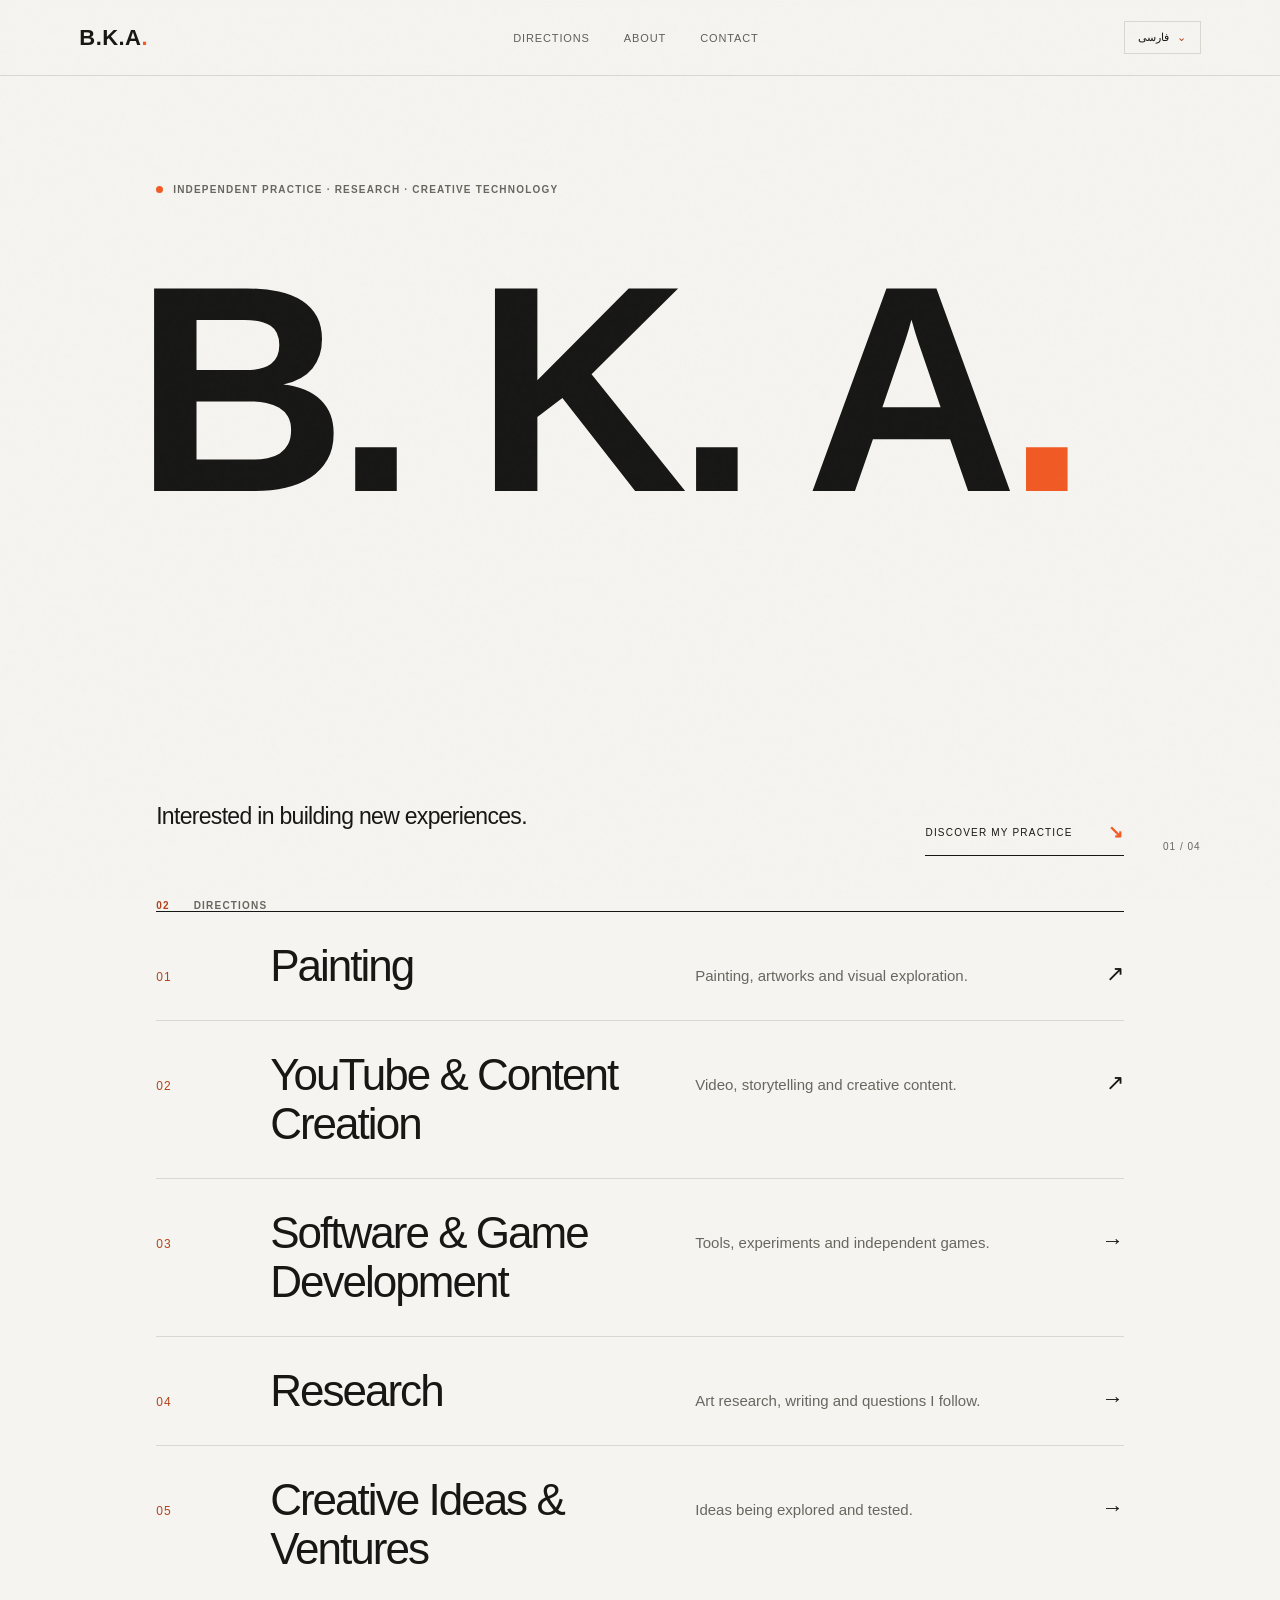
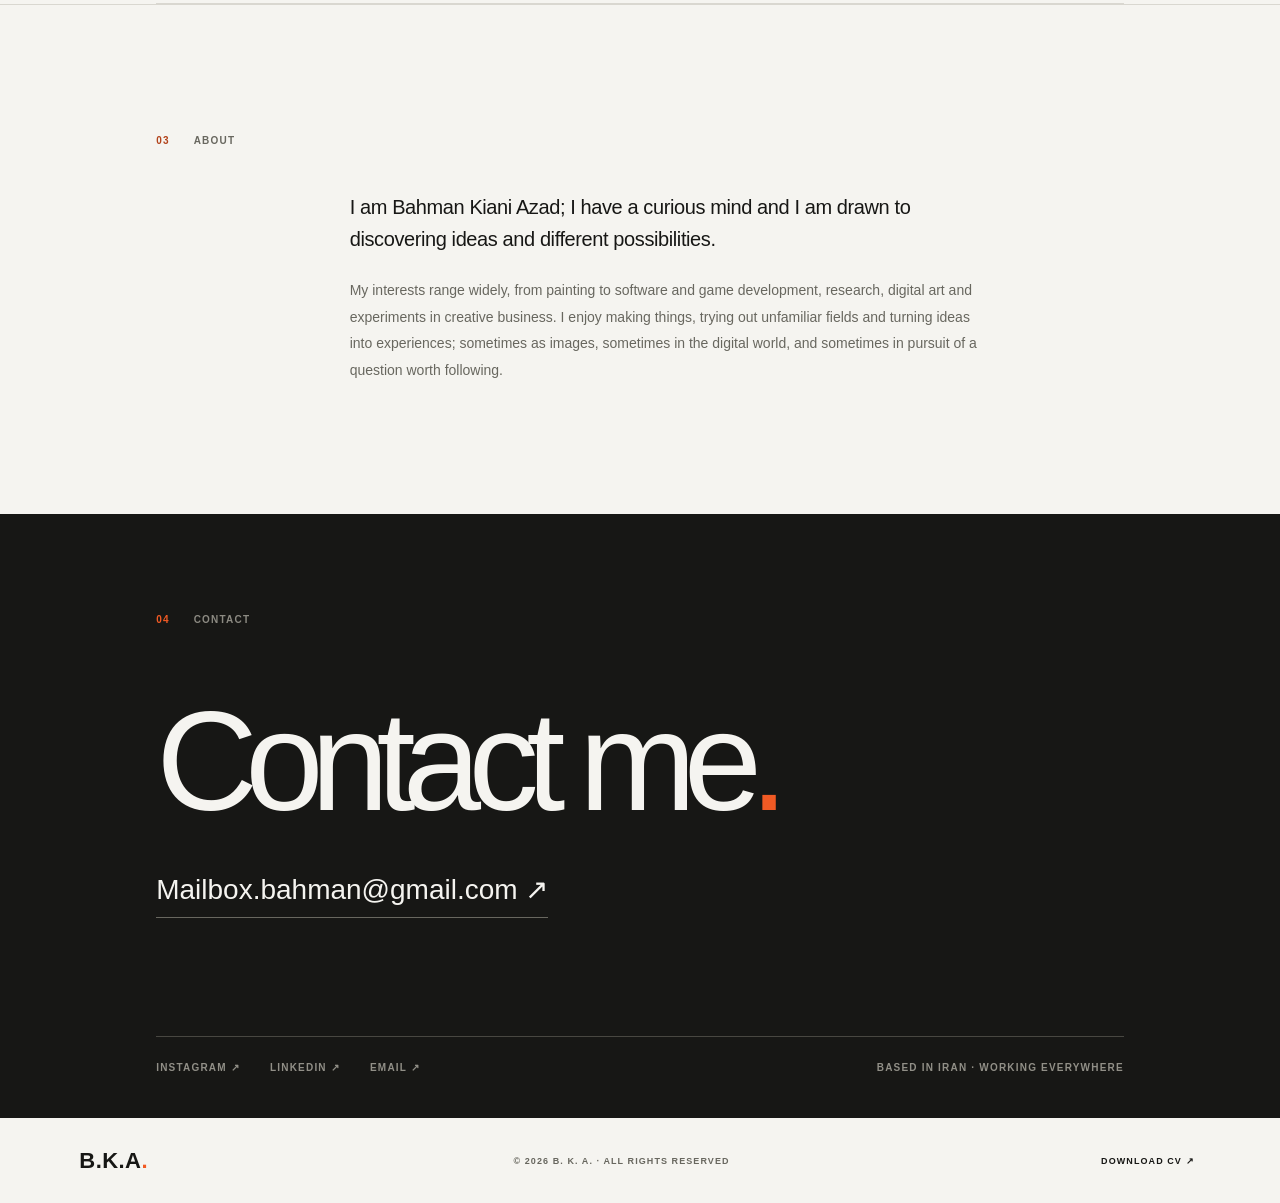
==== commit 1ac87404: "Add files via upload" ====
--- a/index.html
+++ b/index.html
@@ -4,133 +4,65 @@
   <meta charset="utf-8">
   <meta name="viewport" content="width=device-width, initial-scale=1">
   <meta name="theme-color" content="#f5f4f0">
-  <meta name="description" content="B. K. A. — Artist and Art Researcher. Painting, art research and independent creative projects.">
+  <meta name="description" content="B. K. A. — a personal creative hub: painting, content creation, software and games, research and creative ideas.">
   <link rel="canonical" href="https://bahmanka.github.io/">
   <meta property="og:type" content="website">
   <meta property="og:site_name" content="B. K. A.">
-  <meta property="og:title" content="B. K. A. — Artist &amp; Art Researcher">
-  <meta property="og:description" content="B. K. A. — Artist and Art Researcher. Painting, art research and independent creative projects.">
+  <meta property="og:title" content="B. K. A. — Bahman Kiani Azad">
+  <meta property="og:description" content="B. K. A. — a personal creative hub: painting, content creation, software and games, research and creative ideas.">
   <meta property="og:url" content="https://bahmanka.github.io/">
   <meta property="og:locale" content="en_US">
   <meta property="og:locale:alternate" content="fa_IR">
   <meta name="twitter:card" content="summary">
-  <meta name="twitter:title" content="B. K. A. — Artist &amp; Art Researcher">
-  <meta name="twitter:description" content="B. K. A. — Artist and Art Researcher. Painting, art research and independent creative projects.">
+  <meta name="twitter:title" content="B. K. A. — Bahman Kiani Azad">
+  <meta name="twitter:description" content="B. K. A. — a personal creative hub: painting, content creation, software and games, research and creative ideas.">
   <script type="application/ld+json">
-  {
-    "@context": "https://schema.org",
-    "@type": "Person",
-    "name": "Bahman Kiani Azad",
-    "alternateName": ["B. K. A.", "بهمن کیانی آزاد"],
-    "url": "https://bahmanka.github.io/",
-    "jobTitle": "Artist and Art Researcher",
-    "description": "B. K. A. — Artist and Art Researcher. Painting, art research and independent creative projects.",
-    "alumniOf": [
-      {"@type": "CollegeOrUniversity", "name": "Soore University"},
-      {"@type": "CollegeOrUniversity", "name": "Islamic Azad University, Central Tehran Branch"}
-    ],
-    "sameAs": ["https://www.instagram.com/bahmanazad/"]
-  }
+  {"@context":"https://schema.org","@type":"Person","name":"Bahman Kiani Azad","alternateName":["B. K. A.","بهمن کیانی آزاد"],"url":"https://bahmanka.github.io/","description":"B. K. A. — a personal creative hub: painting, content creation, software and games, research and creative ideas.","alumniOf":[{"@type":"CollegeOrUniversity","name":"Soore University"},{"@type":"CollegeOrUniversity","name":"Islamic Azad University, Central Tehran Branch"}],"sameAs":["https://www.instagram.com/bahmanazad/","https://www.linkedin.com/in/bahman-kiani-azad-6709973a/"]}
   </script>
-  <title>B. K. A. — Artist & Art Researcher</title>
+  <title>B. K. A. — Bahman Kiani Azad</title>
   <link rel="preconnect" href="https://fonts.googleapis.com">
   <link rel="preconnect" href="https://fonts.gstatic.com" crossorigin>
   <link href="https://fonts.googleapis.com/css2?family=DM+Sans:wght@400;500;600;700&family=Space+Grotesk:wght@400;500;600;700&family=Vazirmatn:wght@400;500;600;700&display=swap" rel="stylesheet">
   <link rel="stylesheet" href="styles.css">
 </head>
-<body>
+<body data-title-en="B. K. A. — Bahman Kiani Azad" data-title-fa="B. K. A. — بهمن کیانی آزاد" data-desc-en="B. K. A. — a personal creative hub: painting, content creation, software and games, research and creative ideas." data-desc-fa="B. K. A. — فضایی شخصی برای نقاشی، تولید محتوا، نرم‌افزار و بازی، پژوهش و ایده‌های خلاق.">
   <a class="skip-link" href="#top" data-en="Skip to content" data-fa="پرش به محتوا">Skip to content</a>
   <div class="grain" aria-hidden="true"></div>
   <header class="site-header">
     <a class="wordmark" href="#top"><span class="brand" lang="en" dir="ltr">B.K.A<span>.</span></span><span class="sr-only" data-en="home" data-fa="صفحه اصلی">home</span></a>
-    <nav class="desktop-nav" aria-label="Main navigation" data-aria-en="Main navigation" data-aria-fa="ناوبری اصلی">
-      <a href="#about" data-en="About" data-fa="درباره">About</a>
-      <a href="#education" data-en="Education" data-fa="تحصیلات">Education</a>
-      <a href="#exhibitions" data-en="Exhibitions" data-fa="نمایشگاه‌ها">Exhibitions</a>
-      <a href="#research" data-en="Research" data-fa="پژوهش">Research</a>
-      <a href="#projects" data-en="Projects" data-fa="پروژه‌ها">Projects</a>
-      <a href="#contact" data-en="Contact" data-fa="تماس">Contact</a>
-    </nav>
+    <nav class="desktop-nav" aria-label="Main navigation" data-aria-en="Main navigation" data-aria-fa="ناوبری اصلی"><a href="#directions" data-en="Directions" data-fa="مسیرها">Directions</a><a href="#about" data-en="About" data-fa="درباره">About</a><a href="#contact" data-en="Contact" data-fa="ارتباط">Contact</a></nav>
     <button class="language-switch" id="languageSwitch" type="button"><span class="lang-name" lang="fa">فارسی</span> <span class="chev" aria-hidden="true">⌄</span></button>
   </header>
-
   <main id="top" tabindex="-1">
     <section class="hero section-wrap">
       <div class="hero-kicker"><span class="orange-dot"></span><span data-en="INDEPENDENT PRACTICE · RESEARCH · CREATIVE TECHNOLOGY" data-fa="فعالیت مستقل · پژوهش · فناوری خلاق">INDEPENDENT PRACTICE · RESEARCH · CREATIVE TECHNOLOGY</span></div>
       <h1><span class="logo" lang="en" dir="ltr">B. K. A<span class="orange">.</span></span></h1>
-      <p class="hero-role" data-en="ARTIST &amp; ART RESEARCHER" data-fa="هنرمند و پژوهشگر هنر">ARTIST &amp; ART RESEARCHER</p>
       <div class="hero-bottom">
-        <p class="hero-intro" data-en="Exploring the contradictions of being human through images, ideas and independent creative work." data-fa="کاوش در تناقض‌های زیستن انسانی از مسیر تصویر، اندیشه و تجربه‌های خلاق مستقل.">Exploring the contradictions of being human through images, ideas and independent creative work.</p>
-        <a class="text-link" href="#about"><span data-en="DISCOVER MY PRACTICE" data-fa="با جهان کاری من آشنا شوید">DISCOVER MY PRACTICE</span><b class="arrow" aria-hidden="true">↘</b></a>
+        <p class="hero-intro" data-en="Interested in building new experiences." data-fa="علاقه‌مند به ساختن تجربه‌های جدید.">Interested in building new experiences.</p>
+        <a class="text-link" href="#directions"><span data-en="DISCOVER MY PRACTICE" data-fa="با جهان کاری من آشنا شوید">DISCOVER MY PRACTICE</span><b class="arrow" aria-hidden="true">↘</b></a>
       </div>
-      <div class="hero-index" data-num>01 / 07</div>
+      <div class="hero-index" data-num>01 / 04</div>
+    </section>
+
+    <section class="section-wrap directions-section" id="directions">
+      <div class="section-label"><span data-num>02</span><span data-en="DIRECTIONS" data-fa="مسیرها">DIRECTIONS</span></div>
+      <ol class="directions"><li><a class="direction" href="https://bahmanka.github.io/artwork/home.html" target="_blank" rel="noopener"><span class="num" data-num>01</span><h3 data-en="Painting" data-fa="نقاشی">Painting</h3><p data-en="Painting, artworks and visual exploration." data-fa="نقاشی، آثار و جست‌وجوی تصویری.">Painting, artworks and visual exploration.</p><span class="arrow" aria-hidden="true">↗</span></a></li><li><a class="direction" href="https://www.youtube.com/@HonarChiMige" target="_blank" rel="noopener"><span class="num" data-num>02</span><h3 data-en="YouTube &amp; Content Creation" data-fa="یوتیوب و تولید محتوا">YouTube &amp; Content Creation</h3><p data-en="Video, storytelling and creative content." data-fa="ویدیو، روایت و محتوای خلاق.">Video, storytelling and creative content.</p><span class="arrow" aria-hidden="true">↗</span></a></li><li><a class="direction" href="software.html"><span class="num" data-num>03</span><h3 data-en="Software &amp; Game Development" data-fa="نرم‌افزار و توسعهٔ بازی">Software &amp; Game Development</h3><p data-en="Tools, experiments and independent games." data-fa="ابزارها، تجربه‌ها و بازی‌های مستقل.">Tools, experiments and independent games.</p><span class="arrow" aria-hidden="true">→</span></a></li><li><a class="direction" href="research.html"><span class="num" data-num>04</span><h3 data-en="Research" data-fa="پژوهش">Research</h3><p data-en="Art research, writing and questions I follow." data-fa="پژوهش هنر، نوشتن و پرسش‌هایی که دنبالشان می‌کنم.">Art research, writing and questions I follow.</p><span class="arrow" aria-hidden="true">→</span></a></li><li><a class="direction" href="ideas.html"><span class="num" data-num>05</span><h3 data-en="Creative Ideas &amp; Ventures" data-fa="ایده‌ها و کسب‌وکارهای خلاق">Creative Ideas &amp; Ventures</h3><p data-en="Ideas being explored and tested." data-fa="ایده‌هایی که در حال بررسی و آزمودن‌اند.">Ideas being explored and tested.</p><span class="arrow" aria-hidden="true">→</span></a></li></ol>
     </section>
 
     <section class="section-wrap about-section" id="about">
-      <div class="section-label"><span data-num>02</span><span data-en="ABOUT" data-fa="درباره من">ABOUT</span></div>
-      <div class="about-content">
-        <h2 data-en="Art begins where certainty ends." data-fa="هنر از جایی آغاز می‌شود که قطعیت پایان می‌یابد.">Art begins where certainty ends.</h2>
-        <div class="about-columns">
-          <p data-en="I am Bahman Kiani Azad, an artist and art researcher born in 1988. My practice is rooted in expressionism, shaped by a romantic sensibility and a narrative approach. I am drawn to the complexity and contradictions of human experience: solitude and anxiety, beauty and suffering, vulnerability and resilience." data-fa="من بهمن کیانی آزاد، هنرمند و پژوهشگر هنر، متولد ۱۹۸۸ هستم. فعالیت هنری‌ام ریشه در اکسپرسیونیسم دارد و با نگاهی رمانتیک و رویکردی روایتگر شکل می‌گیرد. آنچه مرا به خود جذب می‌کند پیچیدگی و تناقض‌های تجربه انسانی است؛ تنهایی و اضطراب، زیبایی و رنج، آسیب‌پذیری و تاب‌آوری.">I am Bahman Kiani Azad, an artist and art researcher born in 1988. My practice is rooted in expressionism, shaped by a romantic sensibility and a narrative approach. I am drawn to the complexity and contradictions of human experience: solitude and anxiety, beauty and suffering, vulnerability and resilience.</p>
-          <p data-en="Rather than offering definitive answers, I use images and visual narratives to give form to inner experiences and unresolved questions. Alongside painting and research, I explore digital media, interactive experiences and independent creative projects. Across these different fields, I am interested in how stories, images and systems shape the way we understand ourselves and the world." data-fa="به‌جای ارائه پاسخ‌های قطعی، از تصویر و روایت بصری برای شکل‌دادن به تجربه‌های درونی و پرسش‌های بی‌پاسخ استفاده می‌کنم. در کنار نقاشی و پژوهش، رسانه‌های دیجیتال، تجربه‌های تعاملی و پروژه‌های خلاق مستقل را نیز دنبال می‌کنم. در تمام این حوزه‌ها، برایم مهم است که داستان‌ها، تصاویر و نظام‌ها چگونه درک ما از خودمان و جهان را شکل می‌دهند.">Rather than offering definitive answers, I use images and visual narratives to give form to inner experiences and unresolved questions. Alongside painting and research, I explore digital media, interactive experiences and independent creative projects. Across these different fields, I am interested in how stories, images and systems shape the way we understand ourselves and the world.</p>
-        </div>
-        <div class="discipline-line"><span data-en="EXPRESSIONISM" data-fa="اکسپرسیونیسم">EXPRESSIONISM</span><i></i><span data-en="ROMANTIC SENSIBILITY" data-fa="نگاه رمانتیک">ROMANTIC SENSIBILITY</span><i></i><span data-en="NARRATIVE APPROACH" data-fa="رویکرد روایتگر">NARRATIVE APPROACH</span></div>
-      </div>
+      <div class="section-label"><span data-num>03</span><span data-en="ABOUT" data-fa="درباره">ABOUT</span></div>
+      <div class="about-content"><div class="about-columns">
+        <p data-en="I am Bahman Kiani Azad; I have a curious mind and I am drawn to discovering ideas and different possibilities." data-fa="من بهمن کیانی آزاد هستم؛ ذهنی کنجکاو دارم و به کشف ایده‌ها و امکان‌های مختلف علاقه‌مندم.">I am Bahman Kiani Azad; I have a curious mind and I am drawn to discovering ideas and different possibilities.</p>
+        <p data-en="My interests range widely, from painting to software and game development, research, digital art and experiments in creative business. I enjoy making things, trying out unfamiliar fields and turning ideas into experiences; sometimes as images, sometimes in the digital world, and sometimes in pursuit of a question worth following." data-fa="علاقه‌مندی‌هایم از نقاشی تا توسعهٔ نرم‌افزار و بازی، پژوهش، هنر دیجیتال و تجربه در زمینهٔ کسب‌وکارهای خلاق گسترده است. از ساختن، تجربه کردن در حوزه‌های ناآشنا و تبدیل ایده‌ها به تجربه لذت می‌برم؛ گاهی در قالب تصویر، گاهی در دنیای دیجیتال و گاهی در پی پرسشی که ارزش دنبال کردن دارد.">My interests range widely, from painting to software and game development, research, digital art and experiments in creative business. I enjoy making things, trying out unfamiliar fields and turning ideas into experiences; sometimes as images, sometimes in the digital world, and sometimes in pursuit of a question worth following.</p>
+      </div></div>
     </section>
-
-    <section class="section-wrap education-section" id="education">
-      <div class="section-label"><span data-num>03</span><h2 class="label-title" data-en="EDUCATION" data-fa="تحصیلات">EDUCATION</h2></div>
-      <div class="education-list">
-        <article class="education-item"><span class="year">B.A.</span><div><h3 data-en="Painting" data-fa="نقاشی">Painting</h3><p data-en="Soore University · Tehran, Iran" data-fa="دانشگاه سوره · تهران، ایران">Soore University · Tehran, Iran</p></div><span class="item-arrow arrow" aria-hidden="true">↗</span></article>
-        <article class="education-item"><span class="year">M.A.</span><div><h3 data-en="Art Research" data-fa="پژوهش هنر">Art Research</h3><p data-en="Islamic Azad University · Central Tehran Branch" data-fa="دانشگاه آزاد اسلامی · واحد تهران مرکزی">Islamic Azad University · Central Tehran Branch</p></div><span class="item-arrow arrow" aria-hidden="true">↗</span></article>
-      </div>
-    </section>
-
-    <section class="section-wrap exhibitions-section" id="exhibitions">
-      <div class="section-label"><span data-num>04</span><span data-en="EXHIBITIONS" data-fa="نمایشگاه‌ها">EXHIBITIONS</span></div>
-      <div class="section-heading-row"><h2 data-en="Selected<br>appearances." data-fa="حضور در<br>نمایشگاه‌ها.">Selected<br>appearances.</h2><p data-en="A selection of solo and group exhibitions. Select a city to explore the details." data-fa="گزیده‌ای از نمایشگاه‌های انفرادی و گروهی. برای مشاهده جزئیات، شهر را انتخاب کنید.">A selection of solo and group exhibitions. Select a city to explore the details.</p></div>
-      <div class="exhibition-groups">
-        <div class="exhibition-group"><div class="group-title"><span id="soloTitle" data-en="SOLO EXHIBITIONS" data-fa="نمایشگاه‌های انفرادی">SOLO EXHIBITIONS</span><span data-num>04</span></div><div class="city-list" role="group" aria-labelledby="soloTitle">
-          <button class="city-button" type="button" data-kind="solo" data-city="Tehran" aria-haspopup="dialog"><span class="city-label">Tehran</span><span class="city-meta"><span class="city-count">02 exhibitions</span> <span class="arrow" aria-hidden="true">↗</span></span></button>
-          <button class="city-button" type="button" data-kind="solo" data-city="Ardabil" aria-haspopup="dialog"><span class="city-label">Ardabil</span><span class="city-meta"><span class="city-count">02 exhibitions</span> <span class="arrow" aria-hidden="true">↗</span></span></button>
-        </div></div>
-        <div class="exhibition-group"><div class="group-title"><span id="groupTitle" data-en="GROUP EXHIBITIONS" data-fa="نمایشگاه‌های گروهی">GROUP EXHIBITIONS</span><span data-num>10</span></div><div class="city-list" role="group" aria-labelledby="groupTitle">
-          <button class="city-button" type="button" data-kind="group" data-city="Tehran" aria-haspopup="dialog"><span class="city-label">Tehran</span><span class="city-meta"><span class="city-count">03 exhibitions</span> <span class="arrow" aria-hidden="true">↗</span></span></button>
-          <button class="city-button" type="button" data-kind="group" data-city="Kish" aria-haspopup="dialog"><span class="city-label">Kish</span><span class="city-meta"><span class="city-count">01 exhibition</span> <span class="arrow" aria-hidden="true">↗</span></span></button>
-          <button class="city-button" type="button" data-kind="group" data-city="Milan" aria-haspopup="dialog"><span class="city-label">Milan</span><span class="city-meta"><span class="city-count">01 exhibition</span> <span class="arrow" aria-hidden="true">↗</span></span></button>
-          <button class="city-button" type="button" data-kind="group" data-city="Hormuz Island" aria-haspopup="dialog"><span class="city-label">Hormuz Island</span><span class="city-meta"><span class="city-count">01 exhibition</span> <span class="arrow" aria-hidden="true">↗</span></span></button>
-          <button class="city-button" type="button" data-kind="group" data-city="Other" aria-haspopup="dialog"><span class="city-label">Other / Various</span><span class="city-meta"><span class="city-count">04 entries</span> <span class="arrow" aria-hidden="true">↗</span></span></button>
-        </div></div>
-      </div>
-      <p class="small-note" data-en="Exhibition details are presented as a selected record and should be reviewed for final accuracy." data-fa="اطلاعات نمایشگاه‌ها بر اساس سوابق موجود تنظیم شده و برای تأیید نهایی نیازمند بازبینی است.">Exhibition details are presented as a selected record and should be reviewed for final accuracy.</p>
-    </section>
-
-    <section class="section-wrap research-section" id="research">
-      <div class="section-label"><span data-num>05</span><span data-en="RESEARCH" data-fa="پژوهش">RESEARCH</span></div>
-      <div class="research-card"><div class="research-meta"><span data-en="MASTER'S THESIS" data-fa="پایان‌نامه کارشناسی ارشد">MASTER'S THESIS</span><span data-en="2017" data-fa="۱۳۹۶">2017</span></div><h2 data-en="The Impact of Art Galleries on the Formation of Contemporary Iranian Art" data-fa="تأثیر گالری‌ها در شکل‌گیری هنر معاصر ایران">The Impact of Art Galleries on the Formation of Contemporary Iranian Art</h2><p data-en="A study of the role of art galleries in the development and formation of contemporary art in Iran." data-fa="پژوهشی درباره نقش گالری‌های هنری در روند شکل‌گیری و توسعه هنر معاصر ایران.">A study of the role of art galleries in the development and formation of contemporary art in Iran.</p><span class="research-mark">R.</span></div>
-    </section>
-
-    <section class="section-wrap projects-section" id="projects">
-      <div class="section-label"><span data-num>06</span><span data-en="PROJECTS &amp; PRACTICE" data-fa="پروژه‌ها و فعالیت‌ها">PROJECTS &amp; PRACTICE</span></div>
-      <div class="section-heading-row"><h2 data-en="Beyond<br>the canvas." data-fa="فراتر از<br>بوم نقاشی.">Beyond<br>the canvas.</h2><p data-en="An evolving collection of independent work across art, storytelling and digital experimentation." data-fa="مجموعه‌ای در حال گسترش از فعالیت‌های مستقل در هنر، روایتگری و تجربه‌گری دیجیتال.">An evolving collection of independent work across art, storytelling and digital experimentation.</p></div>
-      <div class="project-list">
-        <a class="project-row" href="https://github.com/bahmanka/My-Godot-Game" target="_blank" rel="noopener"><span class="project-no" data-num>01</span><div class="project-main"><h3>Skyward V4</h3><p data-en="Independent game development · Godot Engine / GDScript" data-fa="توسعه مستقل بازی · Godot Engine / GDScript">Independent game development · Godot Engine / GDScript</p></div><span class="status" data-en="IN DEVELOPMENT" data-fa="در حال توسعه">IN DEVELOPMENT</span><span class="project-arrow arrow" aria-hidden="true">↗</span></a>
-        <div class="project-row"><span class="project-no" data-num>02</span><div class="project-main"><h3 data-en="Child Care App" data-fa="اپلیکیشن مراقبت کودک">Child Care App</h3><p data-en="A personal growth timeline for memories, vaccinations and notes." data-fa="مسیر رشد کودک برای ثبت خاطرات، واکسن‌ها و یادداشت‌ها.">A personal growth timeline for memories, vaccinations and notes.</p></div><span class="status" data-en="IN DEVELOPMENT" data-fa="در حال توسعه">IN DEVELOPMENT</span><span class="project-arrow arrow" aria-hidden="true">↗</span></div>
-        <a class="project-row" href="https://www.youtube.com/@HonarChiMige" target="_blank" rel="noopener"><span class="project-no" data-num>03</span><div class="project-main"><h3>Honar Chi Mige?</h3><p data-en="Art education &amp; visual storytelling · Video essays on artworks and their hidden stories." data-fa="آموزش هنر و روایتگری بصری · روایت ویدئویی داستان‌ها و جزئیات پنهان آثار هنری.">Art education &amp; visual storytelling · Video essays on artworks and their hidden stories.</p></div><span class="status active" data-en="ACTIVE" data-fa="فعال">ACTIVE</span><span class="project-arrow arrow" aria-hidden="true">↗</span></a>
-        <div class="project-row"><span class="project-no" data-num>04</span><div class="project-main"><h3 data-en="NFT Projects" data-fa="پروژه‌های NFT">NFT Projects</h3><p data-en="A space reserved for selected digital art and NFT activities." data-fa="فضایی برای معرفی فعالیت‌ها و آثار منتخب در حوزه هنر دیجیتال و NFT.">A space reserved for selected digital art and NFT activities.</p></div><span class="status muted" data-en="UPDATING SOON" data-fa="تکمیل در آینده">UPDATING SOON</span><span class="project-arrow arrow" aria-hidden="true">↗</span></div>
-        <div class="project-row"><span class="project-no" data-num>05</span><div class="project-main"><h3 data-en="Creative Business Ventures" data-fa="ایده‌ها و کسب‌وکارهای خلاق">Creative Business Ventures</h3><p data-en="Independent ideas at the intersection of creativity, design and entrepreneurship." data-fa="ایده‌ها و تجربه‌های مستقل در نقطه تلاقی خلاقیت، طراحی و کارآفرینی.">Independent ideas at the intersection of creativity, design and entrepreneurship.</p></div><span class="status muted" data-en="UPDATING SOON" data-fa="تکمیل در آینده">UPDATING SOON</span><span class="project-arrow arrow" aria-hidden="true">↗</span></div>
-      </div>
-      <a class="portfolio-cta" href="https://bahmanka.github.io/artwork/biography.html" target="_blank" rel="noopener"><span><small data-en="PAINTING · ARTWORKS · BIOGRAPHY" data-fa="نقاشی · آثار هنری · زندگی‌نامه">PAINTING · ARTWORKS · BIOGRAPHY</small><strong data-en="Explore Full Art Portfolio" data-fa="مشاهده مجموعه کامل آثار هنری">Explore Full Art Portfolio</strong></span><b class="arrow" aria-hidden="true">↗</b></a>
-    </section>
-
     <section class="contact-section" id="contact">
-      <div class="section-wrap contact-inner"><div class="section-label"><span data-num>07</span><span data-en="CONTACT" data-fa="ارتباط">CONTACT</span></div><h2 data-en="Have a project<br>in mind<span>?</span>" data-fa="ایده‌ای برای<br>همکاری دارید<span>؟</span>">Have a project<br>in mind<span>?</span></h2><a class="email-link" href="mailto:Mailbox.bahman@gmail.com"><span lang="en" dir="ltr">Mailbox.bahman@gmail.com</span> <span class="arrow" aria-hidden="true">↗</span></a><div class="contact-bottom"><a href="https://www.instagram.com/bahmanazad/" target="_blank" rel="noopener">INSTAGRAM <span class="arrow" aria-hidden="true">↗</span></a><a href="mailto:Mailbox.bahman@gmail.com">EMAIL <span class="arrow" aria-hidden="true">↗</span></a><span data-en="BASED IN IRAN · WORKING EVERYWHERE" data-fa="مستقر در ایران · فعال در ارتباط با جهان">BASED IN IRAN · WORKING EVERYWHERE</span></div></div>
+      <div class="section-wrap contact-inner"><div class="section-label"><span data-num>04</span><span data-en="CONTACT" data-fa="ارتباط">CONTACT</span></div><h2 data-en="Contact me<span>.</span>" data-fa="ارتباط با من<span>.</span>">Contact me<span>.</span></h2><a class="email-link" href="mailto:Mailbox.bahman@gmail.com"><span lang="en" dir="ltr">Mailbox.bahman@gmail.com</span> <span class="arrow" aria-hidden="true">↗</span></a><div class="contact-bottom"><a href="https://www.instagram.com/bahmanazad/" target="_blank" rel="noopener"><span data-en="INSTAGRAM" data-fa="اینستاگرام">INSTAGRAM</span> <span class="arrow" aria-hidden="true">↗</span></a><a href="https://www.linkedin.com/in/bahman-kiani-azad-6709973a/" target="_blank" rel="noopener"><span data-en="LINKEDIN" data-fa="لینکدین">LINKEDIN</span> <span class="arrow" aria-hidden="true">↗</span></a><a href="mailto:Mailbox.bahman@gmail.com"><span data-en="EMAIL" data-fa="ایمیل">EMAIL</span> <span class="arrow" aria-hidden="true">↗</span></a><span data-en="BASED IN IRAN · WORKING EVERYWHERE" data-fa="مستقر در ایران · فعال در ارتباط با جهان">BASED IN IRAN · WORKING EVERYWHERE</span></div></div>
     </section>
   </main>
-  <footer class="site-footer"><a class="wordmark" href="#top"><span class="brand" lang="en" dir="ltr">B.K.A<span>.</span></span><span class="sr-only" data-en="home" data-fa="صفحه اصلی">home</span></a><span>© <span id="year"></span> B. K. A. · <span data-en="ALL RIGHTS RESERVED" data-fa="تمامی حقوق محفوظ است">ALL RIGHTS RESERVED</span></span><button id="cvButton" class="cv-button" type="button"><span data-en="DOWNLOAD CV" data-fa="دریافت رزومه">DOWNLOAD CV</span> <span class="arrow" aria-hidden="true">↗</span></button></footer>
+  <footer class="site-footer"><a class="wordmark" href="index.html"><span class="brand" lang="en" dir="ltr">B.K.A<span>.</span></span><span class="sr-only" data-en="home" data-fa="صفحه اصلی">home</span></a><span>© <span id="year"></span> B. K. A. · <span data-en="ALL RIGHTS RESERVED" data-fa="تمامی حقوق محفوظ است">ALL RIGHTS RESERVED</span></span><button id="cvButton" class="cv-button" type="button"><span data-en="DOWNLOAD CV" data-fa="دریافت رزومه">DOWNLOAD CV</span> <span class="arrow" aria-hidden="true">↗</span></button></footer>
 
-  <div class="modal-backdrop" id="exhibitionModal" aria-hidden="true"><section class="modal-panel" role="dialog" aria-modal="true" aria-labelledby="modalTitle"><button class="modal-close" id="modalClose" aria-label="Close" data-aria-en="Close" data-aria-fa="بستن" type="button">×</button><p class="modal-kicker" id="modalKicker">EXHIBITIONS</p><h2 id="modalTitle">Tehran</h2><div id="modalEntries" class="modal-entries"></div></section></div>
-  <div class="toast" id="toast" role="status" aria-live="polite"></div>
+    <div class="toast" id="toast" role="status" aria-live="polite"></div>
   <script src="script.js"></script>
 </body>
-</html>+</html>
--- a/styles.css
+++ b/styles.css
@@ -1,4 +1,4 @@
-:root{--paper:#f5f4f0;--ink:#171715;--muted:#68675f;--line:#d9d7d0;--orange:#f15a24;--orange-text:#b2431b;--orange-strong:#ca4c1e;--header-h:76px;--sans:"DM Sans","Vazirmatn",Arial,sans-serif;--display:"Space Grotesk","DM Sans","Vazirmatn",sans-serif;--fa:"Vazirmatn",Tahoma,sans-serif}*{box-sizing:border-box}html{scroll-behavior:smooth;scroll-padding-top:calc(var(--header-h) + 14px)}body{margin:0;background:var(--paper);color:var(--ink);font-family:var(--sans);font-size:14px;-webkit-font-smoothing:antialiased}body[dir=rtl]{font-family:var(--fa)}a{color:inherit;text-decoration:none}button{font:inherit;color:inherit}.grain{position:fixed;inset:0;pointer-events:none;z-index:10;opacity:.12;background-image:url("data:image/svg+xml,%3Csvg viewBox='0 0 180 180' xmlns='http://www.w3.org/2000/svg'%3E%3Cfilter id='n'%3E%3CfeTurbulence type='fractalNoise' baseFrequency='.9' numOctaves='3' stitchTiles='stitch'/%3E%3C/filter%3E%3Crect width='100%25' height='100%25' filter='url(%23n)' opacity='.13'/%3E%3C/svg%3E")}.site-header{height:var(--header-h);padding:0 6.2vw;display:flex;align-items:center;justify-content:space-between;border-bottom:1px solid var(--line);position:sticky;top:0;background:rgba(245,244,240,.92);backdrop-filter:blur(14px);z-index:9}.wordmark{position:relative;font:700 22px var(--display);letter-spacing:-1.8px}.wordmark .brand{letter-spacing:-1.8px}.wordmark .brand span,.orange{color:var(--orange)}.desktop-nav{display:flex;gap:34px}.desktop-nav a,.language-switch{font-size:11px;letter-spacing:.08em;text-transform:uppercase}.desktop-nav a{color:#5f5e58;transition:color .2s}.desktop-nav a:hover{color:var(--orange-text)}.language-switch{border:1px solid var(--line);background:transparent;padding:9px 13px;cursor:pointer;min-width:58px}.language-switch .chev{color:var(--orange-text);margin-inline-start:4px}.section-wrap{padding-left:12.2vw;padding-right:12.2vw}.hero{min-height:calc(100vh - var(--header-h));min-height:calc(100svh - var(--header-h));padding-top:12vh;padding-bottom:44px;position:relative;display:flex;flex-direction:column}.hero-kicker,.section-label,.group-title,.research-meta,.contact-bottom,.site-footer{font-size:10px;letter-spacing:.12em;font-weight:600}.hero-kicker{display:flex;align-items:center;gap:10px;color:var(--muted)}.orange-dot{width:7px;height:7px;background:var(--orange);border-radius:50%}.hero h1{font:600 clamp(112px,23vw,310px)/.83 var(--display);letter-spacing:-.105em;margin:8vh 0 0 -1.7vw}.hero-role{font-size:clamp(13px,1.6vw,20px);letter-spacing:.22em;font-weight:600;margin:32px 0 0 1vw}.hero-bottom{display:flex;align-items:flex-end;justify-content:space-between;margin-top:auto;padding-top:10vh}.hero-intro{font-size:clamp(16px,1.8vw,23px);line-height:1.5;max-width:430px;letter-spacing:-.03em}.text-link{font-size:10px;letter-spacing:.12em;border-bottom:1px solid var(--ink);padding-bottom:12px;display:flex;gap:35px;align-items:center}.text-link b{font-size:18px;color:var(--orange)}.hero-index{position:absolute;right:6.2vw;bottom:48px;color:var(--muted);font-size:10px;letter-spacing:.1em}.section-label{display:flex;gap:24px;color:var(--muted)}.section-label span:first-child{color:var(--orange-text)}.about-section,.education-section,.exhibitions-section,.research-section,.projects-section{padding-top:130px;padding-bottom:130px;border-top:1px solid var(--line)}.about-content{margin-left:20%;margin-top:45px}.about-content h2,.section-heading-row h2{font:500 clamp(42px,7vw,92px)/.98 var(--display);letter-spacing:-.07em;max-width:850px;margin:0 0 58px}.about-columns{display:grid;grid-template-columns:1fr 1fr;gap:7%;max-width:850px}.about-columns p,.section-heading-row p{font-size:14px;line-height:1.9;color:#68675f;margin:0}.discipline-line{display:flex;align-items:center;gap:15px;margin-top:60px;font-size:9px;letter-spacing:.12em;color:var(--muted);flex-wrap:wrap}.discipline-line i{height:1px;width:28px;background:var(--orange)}.education-list{margin:45px 0 0 20%}.education-item{display:grid;grid-template-columns:90px 1fr 30px;align-items:center;padding:28px 0;border-bottom:1px solid var(--line)}.education-item:first-child{border-top:1px solid var(--line)}.year{font:500 15px var(--display);color:var(--orange-text)}.education-item h3{font:500 28px var(--display);letter-spacing:-.04em;margin:0 0 8px}.education-item p{font-size:12px;color:var(--muted);margin:0}.item-arrow{font-size:18px;color:#999}.section-heading-row{display:flex;justify-content:space-between;align-items:flex-end;margin:45px 0 70px}.section-heading-row h2{margin:0}.section-heading-row p{max-width:260px;padding-bottom:8px}.exhibition-groups{display:grid;grid-template-columns:1fr 1fr;gap:8%}.group-title{display:flex;justify-content:space-between;padding-bottom:18px;border-bottom:1px solid var(--ink)}.group-title span:last-child{color:var(--orange-text)}.city-button{width:100%;display:flex;justify-content:space-between;align-items:center;padding:19px 0;border:0;border-bottom:1px solid var(--line);background:none;text-align:left;cursor:pointer;transition:padding .2s,color .2s}.city-button:hover{padding-left:8px;color:var(--orange-text)}.city-button>span:first-child{font:500 23px var(--display);letter-spacing:-.04em}.city-button>span:last-child{font-size:10px;color:var(--muted)}.small-note{font-size:10px;color:var(--muted);margin:35px 0 0}.research-card{margin:45px 0 0 20%;background:#eae8e1;padding:55px 6%;position:relative;overflow:hidden}.research-meta{display:flex;justify-content:space-between;color:var(--muted)}.research-meta span:first-child{color:var(--orange-text)}.research-card h2{font:500 clamp(30px,4vw,52px)/1.08 var(--display);letter-spacing:-.055em;max-width:760px;margin:65px 0 25px;position:relative;z-index:1}.research-card>p{color:var(--muted);line-height:1.8;max-width:500px}.research-mark{position:absolute;right:4%;bottom:-100px;font:700 300px var(--display);color:rgba(241,90,36,.08)}.project-list{border-top:1px solid var(--ink)}.project-row{display:grid;grid-template-columns:50px 1fr auto 25px;gap:20px;align-items:center;padding:27px 0;border-bottom:1px solid var(--line);transition:background .2s}a.project-row:hover{background:rgba(0,0,0,.025)}.project-no{font-size:10px;color:var(--orange-text)}.project-main h3{font:500 clamp(20px,2.5vw,31px) var(--display);letter-spacing:-.045em;margin:0 0 6px}.project-main p{font-size:11px;color:var(--muted);margin:0;line-height:1.6}.status{font-size:9px;letter-spacing:.1em;color:var(--orange-text);white-space:nowrap}.status.active{color:#4a6f56}.status.muted{color:var(--muted)}.project-arrow{font-size:18px;color:#8b8981}.portfolio-cta{display:flex;align-items:center;justify-content:space-between;background:var(--orange-strong);color:#fff;padding:30px 35px;margin-top:55px;transition:background .2s}.portfolio-cta:hover{background:#ab401a}.portfolio-cta small{display:block;font-size:9px;letter-spacing:.13em;margin-bottom:10px}.portfolio-cta strong{font:500 clamp(20px,3vw,34px) var(--display);letter-spacing:-.04em}.portfolio-cta b{font-size:30px;font-weight:400}.contact-section{background:var(--ink);color:var(--paper);padding:100px 0 45px}.contact-inner h2{font:500 clamp(60px,11vw,145px)/.88 var(--display);letter-spacing:-.09em;margin:75px 0 50px}.contact-inner h2 span{color:var(--orange)}.email-link{font:400 clamp(17px,2.3vw,28px) var(--display);border-bottom:1px solid #68675f;padding-bottom:12px}.contact-bottom{display:flex;gap:30px;margin-top:130px;padding-top:25px;border-top:1px solid #484741;color:#aaa89f;flex-wrap:wrap}.contact-bottom span{margin-left:auto;color:#918f87}.site-footer{min-height:85px;padding:20px 6.2vw;display:flex;align-items:center;justify-content:space-between;color:var(--muted);font-size:9px}.site-footer .wordmark{color:var(--ink)}.cv-button{border:0;background:none;color:var(--ink);font-size:9px;letter-spacing:.12em;cursor:pointer}.modal-backdrop{position:fixed;inset:0;background:rgba(15,15,14,.55);backdrop-filter:blur(5px);z-index:20;display:grid;place-items:center;padding:20px;opacity:0;visibility:hidden;transition:opacity .25s,visibility .25s}.modal-backdrop.open{opacity:1;visibility:visible}.modal-panel{background:var(--paper);width:min(650px,100%);max-height:80vh;overflow:auto;padding:48px 52px;position:relative;transform:translateY(15px);transition:transform .25s}.open .modal-panel{transform:translateY(0)}.modal-close{position:absolute;right:20px;top:12px;border:0;background:none;font-size:32px;cursor:pointer;color:#777}.modal-kicker{font-size:9px;letter-spacing:.15em;color:var(--orange-text)}.modal-panel h2{font:500 48px var(--display);letter-spacing:-.06em;margin:15px 0 35px}.modal-entry{padding:17px 0;border-top:1px solid var(--line)}.modal-entry h3{font:500 19px var(--display);margin:0 0 6px}.modal-entry p{margin:0;font-size:11px;color:var(--muted)}.toast{position:fixed;bottom:24px;left:50%;transform:translate(-50%,15px);padding:13px 20px;background:var(--ink);color:white;font-size:12px;z-index:30;opacity:0;pointer-events:none;transition:.25s}.toast.show{opacity:1;transform:translate(-50%,0)}body[dir=rtl] .site-header{direction:rtl}body[dir=rtl] .desktop-nav{direction:rtl}body[dir=rtl] .hero h1{letter-spacing:-.08em;margin-left:0;margin-right:-1.7vw}body[dir=rtl] .hero-role{letter-spacing:0;margin-right:1vw}body[dir=rtl] .hero-index{right:auto;left:6.2vw}body[dir=rtl] .about-content,body[dir=rtl] .education-list,body[dir=rtl] .research-card{margin-left:0;margin-right:20%}body[dir=rtl] .about-content h2,body[dir=rtl] .section-heading-row h2,body[dir=rtl] .research-card h2,body[dir=rtl] .contact-inner h2{letter-spacing:0}body[dir=rtl] .city-button{text-align:right}body[dir=rtl] .city-button:hover{padding-left:0;padding-right:8px}body[dir=rtl] .contact-bottom span{margin-left:0;margin-right:auto}body[dir=rtl] .modal-close{right:auto;left:20px}body[dir=rtl] .project-row{direction:rtl}body[dir=rtl] .project-main h3{letter-spacing:0}@media(max-width:760px){.section-wrap{padding-left:7vw;padding-right:7vw}.hero{min-height:calc(88vh - var(--header-h));min-height:calc(88svh - var(--header-h));padding-top:15vh}.hero h1{font-size:26vw;margin-top:10vh}.hero-role{font-size:12px;letter-spacing:.13em}.hero-bottom{display:block;padding-top:12vh}.hero-intro{max-width:330px}.text-link{width:max-content;margin-top:40px}.hero-index{right:7vw;bottom:30px}.about-section,.education-section,.exhibitions-section,.research-section,.projects-section{padding-top:85px;padding-bottom:85px}.about-content,.education-list,.research-card{margin-left:0;margin-top:40px}.about-content h2,.section-heading-row h2{font-size:clamp(42px,12vw,70px);margin-bottom:35px}.about-columns{grid-template-columns:1fr;gap:20px}.discipline-line{margin-top:35px}.education-item{grid-template-columns:55px 1fr 20px}.education-item h3{font-size:23px}.section-heading-row{display:block;margin:40px 0}.section-heading-row p{margin-top:25px}.exhibition-groups{grid-template-columns:1fr;gap:55px}.research-card{padding:35px 7%}.research-card h2{margin-top:45px}.project-row{grid-template-columns:25px 1fr 20px;gap:10px;padding:22px 0}.project-row .status{grid-column:2;grid-row:2}.project-arrow{grid-column:3;grid-row:1}.project-main h3{font-size:22px}.project-main p{max-width:95%}.portfolio-cta{padding:24px 20px}.contact-section{padding-top:75px}.contact-inner h2{font-size:17vw;margin:65px 0 40px}.contact-bottom{margin-top:85px;gap:18px}.contact-bottom span{width:100%;margin:0}.site-footer{padding:20px 6vw;gap:15px;flex-wrap:wrap}.site-footer>span{order:3;width:100%}.modal-panel{padding:42px 25px}.modal-panel h2{font-size:40px}body[dir=rtl] .about-content,body[dir=rtl] .education-list,body[dir=rtl] .research-card{margin-right:0}body[dir=rtl] .hero-index{left:7vw}}@media(prefers-reduced-motion:reduce){*,*::before,*::after{scroll-behavior:auto!important;transition:none!important;animation:none!important}}
+:root{--paper:#f5f4f0;--ink:#171715;--muted:#68675f;--line:#d9d7d0;--orange:#f15a24;--orange-text:#b2431b;--orange-strong:#ca4c1e;--header-h:76px;--sans:"DM Sans","Vazirmatn",Arial,sans-serif;--display:"Space Grotesk","DM Sans","Vazirmatn",sans-serif;--fa:"Vazirmatn",Tahoma,sans-serif}*{box-sizing:border-box}html{scroll-behavior:smooth;scroll-padding-top:calc(var(--header-h) + 14px)}body{margin:0;background:var(--paper);color:var(--ink);font-family:var(--sans);font-size:14px;-webkit-font-smoothing:antialiased}body[dir=rtl]{font-family:var(--fa)}a{color:inherit;text-decoration:none}button{font:inherit;color:inherit}.grain{position:fixed;inset:0;pointer-events:none;z-index:10;opacity:.12;background-image:url("data:image/svg+xml,%3Csvg viewBox='0 0 180 180' xmlns='http://www.w3.org/2000/svg'%3E%3Cfilter id='n'%3E%3CfeTurbulence type='fractalNoise' baseFrequency='.9' numOctaves='3' stitchTiles='stitch'/%3E%3C/filter%3E%3Crect width='100%25' height='100%25' filter='url(%23n)' opacity='.13'/%3E%3C/svg%3E")}.site-header{height:var(--header-h);padding:0 6.2vw;display:flex;align-items:center;justify-content:space-between;border-bottom:1px solid var(--line);position:sticky;top:0;background:rgba(245,244,240,.92);backdrop-filter:blur(14px);z-index:9}.wordmark{position:relative;font:700 22px var(--display);letter-spacing:-1.8px}.wordmark .brand{letter-spacing:-1.8px}.wordmark .brand span,.orange{color:var(--orange)}.desktop-nav{display:flex;gap:34px}.desktop-nav a,.language-switch{font-size:11px;letter-spacing:.08em;text-transform:uppercase}.desktop-nav a{color:#5f5e58;transition:color .2s}.desktop-nav a:hover{color:var(--orange-text)}.language-switch{border:1px solid var(--line);background:transparent;padding:9px 13px;cursor:pointer;min-width:58px}.language-switch .chev{color:var(--orange-text);margin-inline-start:4px}.section-wrap{padding-left:12.2vw;padding-right:12.2vw}.hero{min-height:calc(100vh - var(--header-h));min-height:calc(100svh - var(--header-h));padding-top:12vh;padding-bottom:44px;position:relative;display:flex;flex-direction:column}.hero-kicker,.section-label,.group-title,.research-meta,.contact-bottom,.site-footer{font-size:10px;letter-spacing:.12em;font-weight:600}.hero-kicker{display:flex;align-items:center;gap:10px;color:var(--muted)}.orange-dot{width:7px;height:7px;background:var(--orange);border-radius:50%}.hero h1{font:600 clamp(112px,23vw,310px)/.83 var(--display);letter-spacing:-.105em;margin:8vh 0 0 -1.7vw}.hero-role{font-size:clamp(13px,1.6vw,20px);letter-spacing:.22em;font-weight:600;margin:32px 0 0 1vw}.hero-bottom{display:flex;align-items:flex-end;justify-content:space-between;margin-top:auto;padding-top:10vh}.hero-intro{font-size:clamp(16px,1.8vw,23px);line-height:1.5;max-width:430px;letter-spacing:-.03em}.text-link{font-size:10px;letter-spacing:.12em;border-bottom:1px solid var(--ink);padding-bottom:12px;display:flex;gap:35px;align-items:center}.text-link b{font-size:18px;color:var(--orange)}.hero-index{position:absolute;right:6.2vw;bottom:48px;color:var(--muted);font-size:10px;letter-spacing:.1em}.section-label{display:flex;gap:24px;color:var(--muted)}.section-label span:first-child{color:var(--orange-text)}.about-section,.education-section,.exhibitions-section,.research-section,.projects-section{padding-top:130px;padding-bottom:130px;border-top:1px solid var(--line)}.about-content{margin-left:20%;margin-top:45px}.about-content h2,.section-heading-row h2{font:500 clamp(42px,7vw,92px)/.98 var(--display);letter-spacing:-.07em;max-width:850px;margin:0 0 58px}.about-columns{display:grid;grid-template-columns:1fr 1fr;gap:7%;max-width:850px}.about-columns p,.section-heading-row p{font-size:14px;line-height:1.9;color:#68675f;margin:0}.discipline-line{display:flex;align-items:center;gap:15px;margin-top:60px;font-size:9px;letter-spacing:.12em;color:var(--muted);flex-wrap:wrap}.discipline-line i{height:1px;width:28px;background:var(--orange)}.education-list{margin:45px 0 0 20%}.education-item{display:grid;grid-template-columns:90px 1fr 30px;align-items:center;padding:28px 0;border-bottom:1px solid var(--line)}.education-item:first-child{border-top:1px solid var(--line)}.year{font:500 15px var(--display);color:var(--orange-text)}.education-item h3{font:500 28px var(--display);letter-spacing:-.04em;margin:0 0 8px}.education-item p{font-size:12px;color:var(--muted);margin:0}.item-arrow{font-size:18px;color:#999}.section-heading-row{display:flex;justify-content:space-between;align-items:flex-end;margin:45px 0 70px}.section-heading-row h2{margin:0}.section-heading-row p{max-width:260px;padding-bottom:8px}.exhibition-groups{display:grid;grid-template-columns:1fr 1fr;gap:8%}.group-title{display:flex;justify-content:space-between;padding-bottom:18px;border-bottom:1px solid var(--ink)}.group-title span:last-child{color:var(--orange-text)}.city-button{width:100%;display:flex;justify-content:space-between;align-items:center;padding:19px 0;border:0;border-bottom:1px solid var(--line);background:none;text-align:left;cursor:pointer;transition:padding .2s,color .2s}.city-button:hover{padding-left:8px;color:var(--orange-text)}.city-button>span:first-child{font:500 23px var(--display);letter-spacing:-.04em}.city-button>span:last-child{font-size:10px;color:var(--muted)}.small-note{font-size:10px;color:var(--muted);margin:35px 0 0}.research-card{margin:45px 0 0 20%;background:#eae8e1;padding:55px 6%;position:relative;overflow:hidden}.research-meta{display:flex;justify-content:space-between;color:var(--muted)}.research-meta span:first-child{color:var(--orange-text)}.research-card h2{font:500 clamp(30px,4vw,52px)/1.08 var(--display);letter-spacing:-.055em;max-width:760px;margin:65px 0 25px;position:relative;z-index:1}.research-card>p{color:var(--muted);line-height:1.8;max-width:500px}.research-mark{position:absolute;right:4%;bottom:-100px;font:700 300px var(--display);color:rgba(241,90,36,.08)}.project-list{border-top:1px solid var(--ink)}.project-row{display:grid;grid-template-columns:50px 1fr auto 25px;gap:20px;align-items:center;padding:27px 0;border-bottom:1px solid var(--line);transition:background .2s}a.project-row:hover{background:rgba(0,0,0,.025)}.project-no{font-size:10px;color:var(--orange-text)}.project-main h3{font:500 clamp(20px,2.5vw,31px) var(--display);letter-spacing:-.045em;margin:0 0 6px}.project-main p{font-size:11px;color:var(--muted);margin:0;line-height:1.6}.status{font-size:9px;letter-spacing:.1em;color:var(--orange-text);white-space:nowrap}.status.muted{color:var(--muted)}.project-arrow{font-size:18px;color:#8b8981}.portfolio-cta{display:flex;align-items:center;justify-content:space-between;background:var(--orange-strong);color:#fff;padding:30px 35px;margin-top:55px;transition:background .2s}.portfolio-cta:hover{background:#ab401a}.portfolio-cta small{display:block;font-size:9px;letter-spacing:.13em;margin-bottom:10px}.portfolio-cta strong{font:500 clamp(20px,3vw,34px) var(--display);letter-spacing:-.04em}.portfolio-cta b{font-size:30px;font-weight:400}.contact-section{background:var(--ink);color:var(--paper);padding:100px 0 45px}.contact-inner h2{font:500 clamp(60px,11vw,145px)/.88 var(--display);letter-spacing:-.09em;margin:75px 0 50px}.contact-inner h2 span{color:var(--orange)}.email-link{font:400 clamp(17px,2.3vw,28px) var(--display);border-bottom:1px solid #68675f;padding-bottom:12px}.contact-bottom{display:flex;gap:30px;margin-top:130px;padding-top:25px;border-top:1px solid #484741;color:#aaa89f;flex-wrap:wrap}.contact-bottom span{margin-left:auto;color:#918f87}.site-footer{min-height:85px;padding:20px 6.2vw;display:flex;align-items:center;justify-content:space-between;color:var(--muted);font-size:9px}.site-footer .wordmark{color:var(--ink)}.cv-button{border:0;background:none;color:var(--ink);font-size:9px;letter-spacing:.12em;cursor:pointer}.modal-backdrop{position:fixed;inset:0;background:rgba(15,15,14,.55);backdrop-filter:blur(5px);z-index:20;display:grid;place-items:center;padding:20px;opacity:0;visibility:hidden;transition:opacity .25s,visibility .25s}.modal-backdrop.open{opacity:1;visibility:visible}.modal-panel{background:var(--paper);width:min(650px,100%);max-height:80vh;overflow:auto;padding:48px 52px;position:relative;transform:translateY(15px);transition:transform .25s}.open .modal-panel{transform:translateY(0)}.modal-close{position:absolute;right:20px;top:12px;border:0;background:none;font-size:32px;cursor:pointer;color:#777}.modal-kicker{font-size:9px;letter-spacing:.15em;color:var(--orange-text)}.modal-panel h2{font:500 48px var(--display);letter-spacing:-.06em;margin:15px 0 35px}.modal-entry{padding:17px 0;border-top:1px solid var(--line)}.modal-entry h3{font:500 19px var(--display);margin:0 0 6px}.modal-entry p{margin:0;font-size:11px;color:var(--muted)}.toast{position:fixed;bottom:24px;left:50%;transform:translate(-50%,15px);padding:13px 20px;background:var(--ink);color:white;font-size:12px;z-index:30;opacity:0;pointer-events:none;transition:.25s}.toast.show{opacity:1;transform:translate(-50%,0)}body[dir=rtl] .site-header{direction:rtl}body[dir=rtl] .desktop-nav{direction:rtl}body[dir=rtl] .hero h1{letter-spacing:-.08em;margin-left:0;margin-right:-1.7vw}body[dir=rtl] .hero-role{letter-spacing:0;margin-right:1vw}body[dir=rtl] .hero-index{right:auto;left:6.2vw}body[dir=rtl] .about-content,body[dir=rtl] .education-list,body[dir=rtl] .research-card{margin-left:0;margin-right:20%}body[dir=rtl] .about-content h2,body[dir=rtl] .section-heading-row h2,body[dir=rtl] .research-card h2,body[dir=rtl] .contact-inner h2{letter-spacing:0}body[dir=rtl] .city-button{text-align:right}body[dir=rtl] .city-button:hover{padding-left:0;padding-right:8px}body[dir=rtl] .contact-bottom span{margin-left:0;margin-right:auto}body[dir=rtl] .modal-close{right:auto;left:20px}body[dir=rtl] .project-row{direction:rtl}body[dir=rtl] .project-main h3{letter-spacing:0}@media(max-width:760px){.section-wrap{padding-left:7vw;padding-right:7vw}.hero{min-height:calc(88vh - var(--header-h));min-height:calc(88svh - var(--header-h));padding-top:15vh}.hero h1{font-size:26vw;margin-top:10vh}.hero-role{font-size:12px;letter-spacing:.13em}.hero-bottom{display:block;padding-top:12vh}.hero-intro{max-width:330px}.text-link{width:max-content;margin-top:40px}.hero-index{right:7vw;bottom:30px}.about-section,.education-section,.exhibitions-section,.research-section,.projects-section{padding-top:85px;padding-bottom:85px}.about-content,.education-list,.research-card{margin-left:0;margin-top:40px}.about-content h2,.section-heading-row h2{font-size:clamp(42px,12vw,70px);margin-bottom:35px}.about-columns{grid-template-columns:1fr;gap:20px}.discipline-line{margin-top:35px}.education-item{grid-template-columns:55px 1fr 20px}.education-item h3{font-size:23px}.section-heading-row{display:block;margin:40px 0}.section-heading-row p{margin-top:25px}.exhibition-groups{grid-template-columns:1fr;gap:55px}.research-card{padding:35px 7%}.research-card h2{margin-top:45px}.project-row{grid-template-columns:25px 1fr 20px;gap:10px;padding:22px 0}.project-row .status{grid-column:2;grid-row:2}.project-arrow{grid-column:3;grid-row:1}.project-main h3{font-size:22px}.project-main p{max-width:95%}.portfolio-cta{padding:24px 20px}.contact-section{padding-top:75px}.contact-inner h2{font-size:17vw;margin:65px 0 40px}.contact-bottom{margin-top:85px;gap:18px}.contact-bottom span{width:100%;margin:0}.site-footer{padding:20px 6vw;gap:15px;flex-wrap:wrap}.site-footer>span{order:3;width:100%}.modal-panel{padding:42px 25px}.modal-panel h2{font-size:40px}body[dir=rtl] .about-content,body[dir=rtl] .education-list,body[dir=rtl] .research-card{margin-right:0}body[dir=rtl] .hero-index{left:7vw}}@media(prefers-reduced-motion:reduce){*,*::before,*::after{scroll-behavior:auto!important;transition:none!important;animation:none!important}}
 /* ---- Accessibility, RTL and UX additions ---- */
 .sr-only{position:absolute;width:1px;height:1px;margin:-1px;padding:0;overflow:hidden;clip:rect(0 0 0 0);white-space:nowrap;border:0}
 .skip-link{position:fixed;top:-80px;inset-inline-start:12px;z-index:40;background:var(--ink);color:var(--paper);padding:12px 18px;font-size:12px;letter-spacing:.04em;transition:top .15s}
@@ -21,3 +21,46 @@
 html[lang=fa] body *:lang(fa){letter-spacing:0}
 @media(max-width:900px){:root{--header-h:96px}.site-header{height:auto;min-height:var(--header-h);flex-wrap:wrap;align-content:center;padding:8px 6vw 0}.desktop-nav{order:3;flex:0 0 100%;width:100%;gap:20px;margin-top:6px;overflow-x:auto;scrollbar-width:none}.desktop-nav::-webkit-scrollbar{display:none}.desktop-nav a{flex:none;display:flex;align-items:center;min-height:36px;white-space:nowrap;font-size:10px}}
 @media(min-width:901px) and (max-width:1100px){.desktop-nav{gap:22px}}
+/* ---- Revision: logo spacing, exhibitions, research, about, palette ---- */
+.hero h1,.hero h1 .logo{letter-spacing:-.04em}
+.wordmark,.wordmark .brand{letter-spacing:.02em}
+html[lang=fa] body *:lang(fa){font-family:var(--fa)}
+.about-columns{grid-template-columns:1fr;max-width:640px;gap:22px}
+.about-columns p:first-child{font-size:20px;line-height:1.6;color:var(--ink);letter-spacing:-.02em}
+.education-item{grid-template-columns:140px 1fr 30px}
+.status.active{color:var(--ink)}
+.status.active::before{content:"";display:inline-block;width:6px;height:6px;border-radius:50%;background:var(--orange);margin-inline-end:7px}
+.exhibition-groups{align-items:start}
+.group-toggle{width:100%;background:none;border:0;border-bottom:1px solid var(--ink);cursor:pointer;text-align:start;align-items:center}
+.group-meta{display:flex;align-items:center;gap:16px}
+.group-toggle .chev{display:inline-block;font-size:16px;transition:transform .25s}
+.group-toggle[aria-expanded=true] .chev{transform:rotate(180deg)}
+.group-toggle:hover .group-name{color:var(--orange-text)}
+.entry-list:not([hidden]){animation:entryIn .35s ease}
+@keyframes entryIn{from{opacity:0;transform:translateY(-6px)}to{opacity:1;transform:none}}
+.exhibition-entry{display:flex;justify-content:space-between;align-items:baseline;gap:24px;padding:19px 0;border-bottom:1px solid var(--line)}
+.exhibition-entry h3{font:500 21px/1.25 var(--display);letter-spacing:-.04em;margin:0}
+.entry-city{font-size:10px;letter-spacing:.1em;color:var(--muted);margin:6px 0 0}
+.entry-year{font-size:11px;color:var(--orange-text);margin:0;white-space:nowrap}
+.research-card h2{margin-top:0}
+.research-card .research-meta{justify-content:flex-start;gap:16px;margin:34px 0 0}
+@media(max-width:760px){.education-item{grid-template-columns:96px 1fr 20px}}
+/* ---- Creative hub: directions index and internal pages ---- */
+.directions{list-style:none;margin:0;padding:0;border-top:1px solid var(--ink)}
+.direction{display:grid;grid-template-columns:90px minmax(0,1.1fr) minmax(0,1fr) 40px;align-items:baseline;gap:24px;padding:30px 0;border-bottom:1px solid var(--line);color:inherit;text-decoration:none;transition:padding .25s,color .2s}
+.direction:hover,.direction:focus-visible{padding-inline-start:14px;color:var(--orange-text)}
+.direction .num{font-size:12px;letter-spacing:.1em;color:var(--orange-text)}
+.direction h3{font:500 clamp(26px,3.6vw,44px)/1.1 var(--display);letter-spacing:-.045em;margin:0}
+.direction p{margin:0;color:var(--muted);font-size:15px;line-height:1.6}
+.direction .arrow{justify-self:end;font-size:22px}
+@media(max-width:760px){.direction{grid-template-columns:44px 1fr 28px;gap:10px 16px}.direction p{grid-column:2/3}.direction .arrow{grid-row:1;grid-column:3}}
+.page-head{padding-top:calc(var(--header-h) + 50px);padding-bottom:30px}
+.page-title{font:500 clamp(40px,8vw,110px)/1.05 var(--display);letter-spacing:-.05em;margin:22px 0}
+.page-intro{max-width:560px;color:var(--muted);line-height:1.8;margin:0}
+.back-link{display:inline-flex;gap:8px;font-size:11px;letter-spacing:.12em;text-decoration:none;color:inherit;margin-bottom:34px}
+.back-link:hover{color:var(--orange-text)}
+.page-body{padding-bottom:90px}
+.empty-note{padding:34px 0;border-top:1px solid var(--ink);color:var(--muted);margin:0}
+a.exhibition-entry{color:inherit;text-decoration:none}
+a.exhibition-entry:hover h3{color:var(--orange-text)}
+.page-body .exhibition-entry:first-child{border-top:1px solid var(--ink)}
